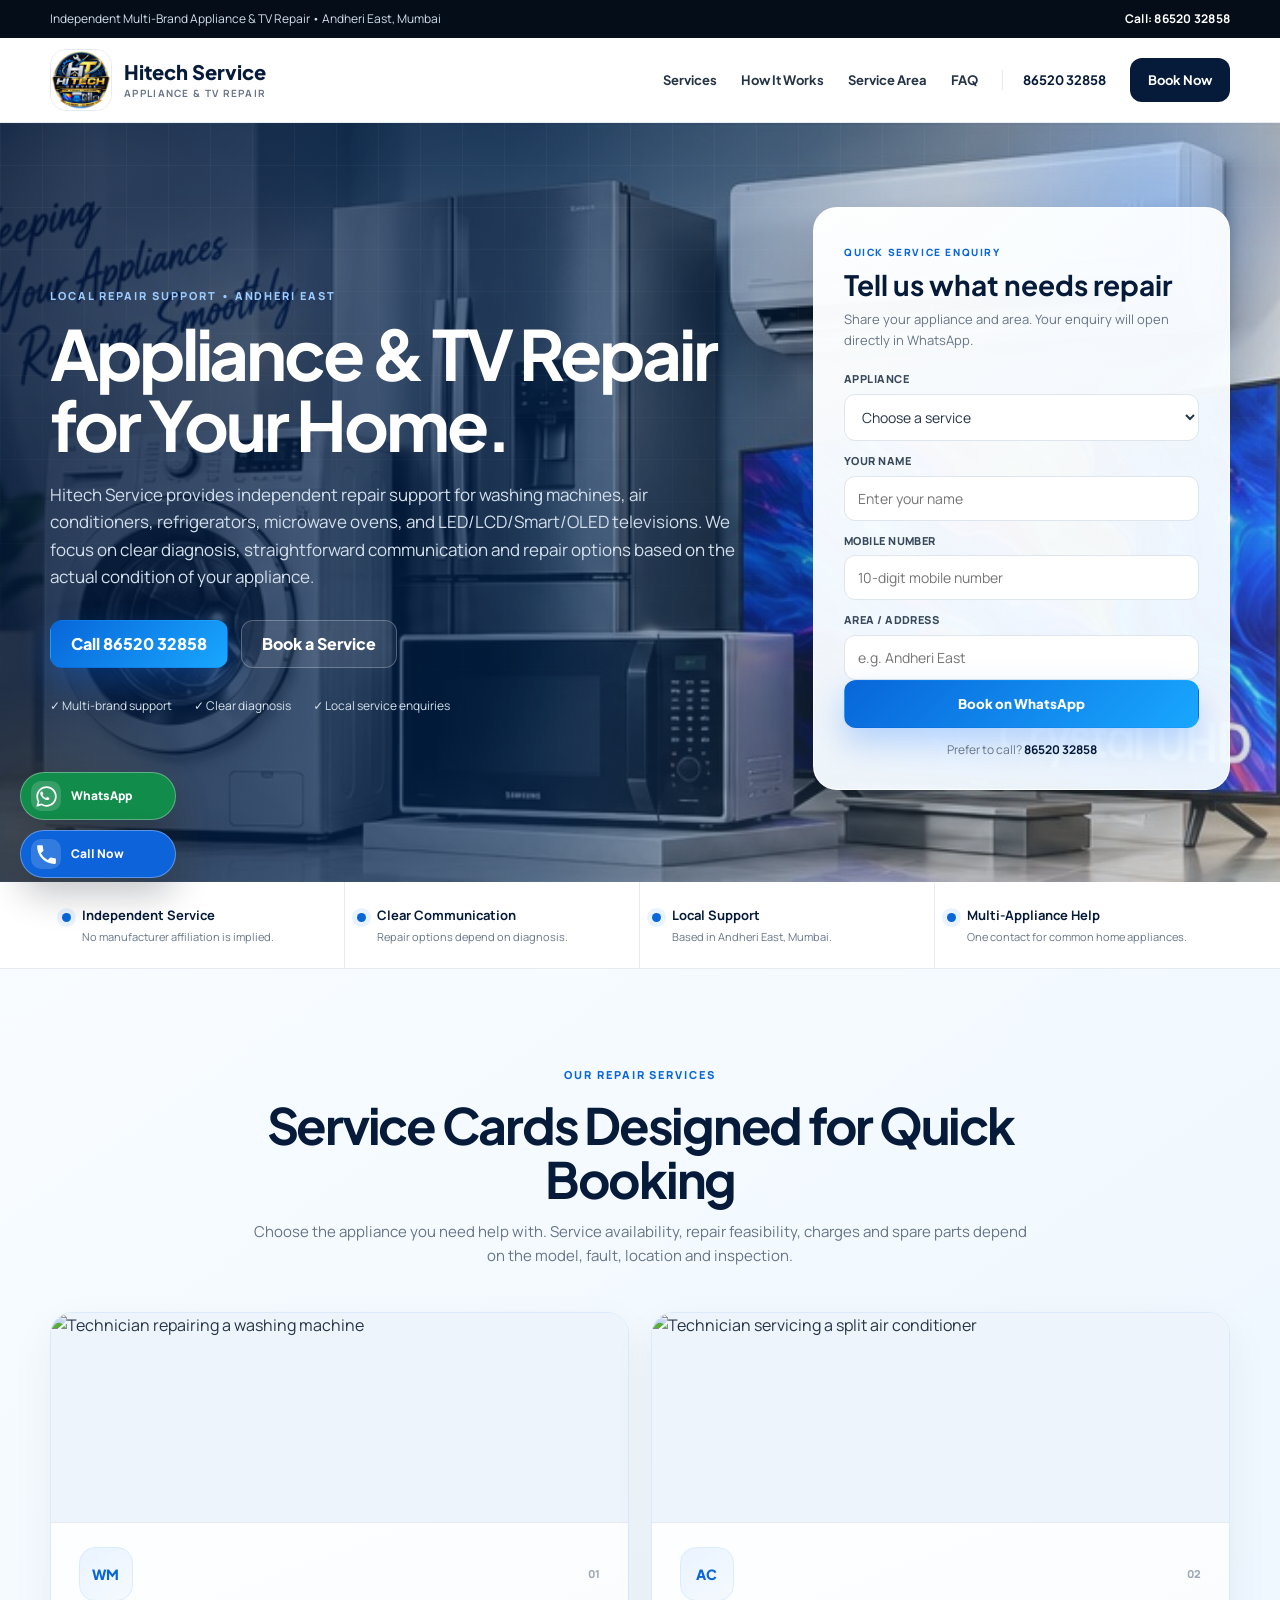
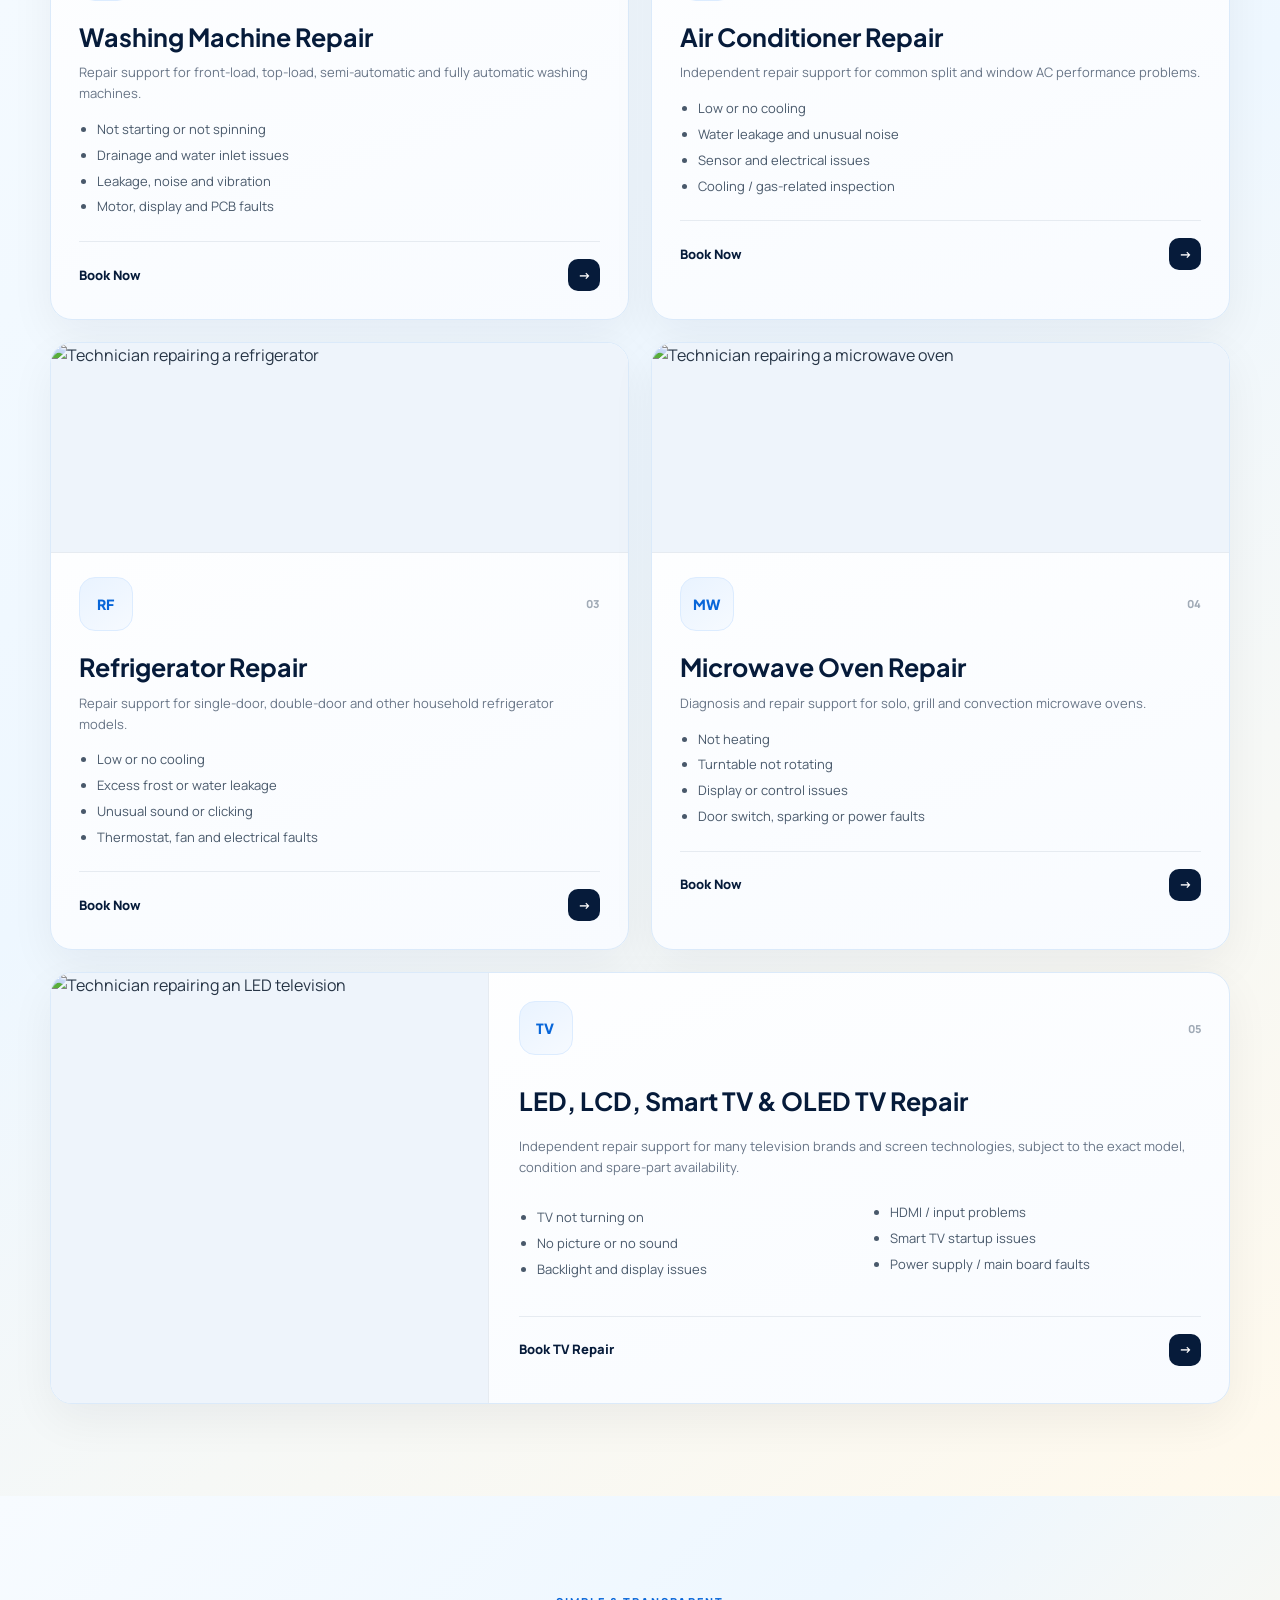
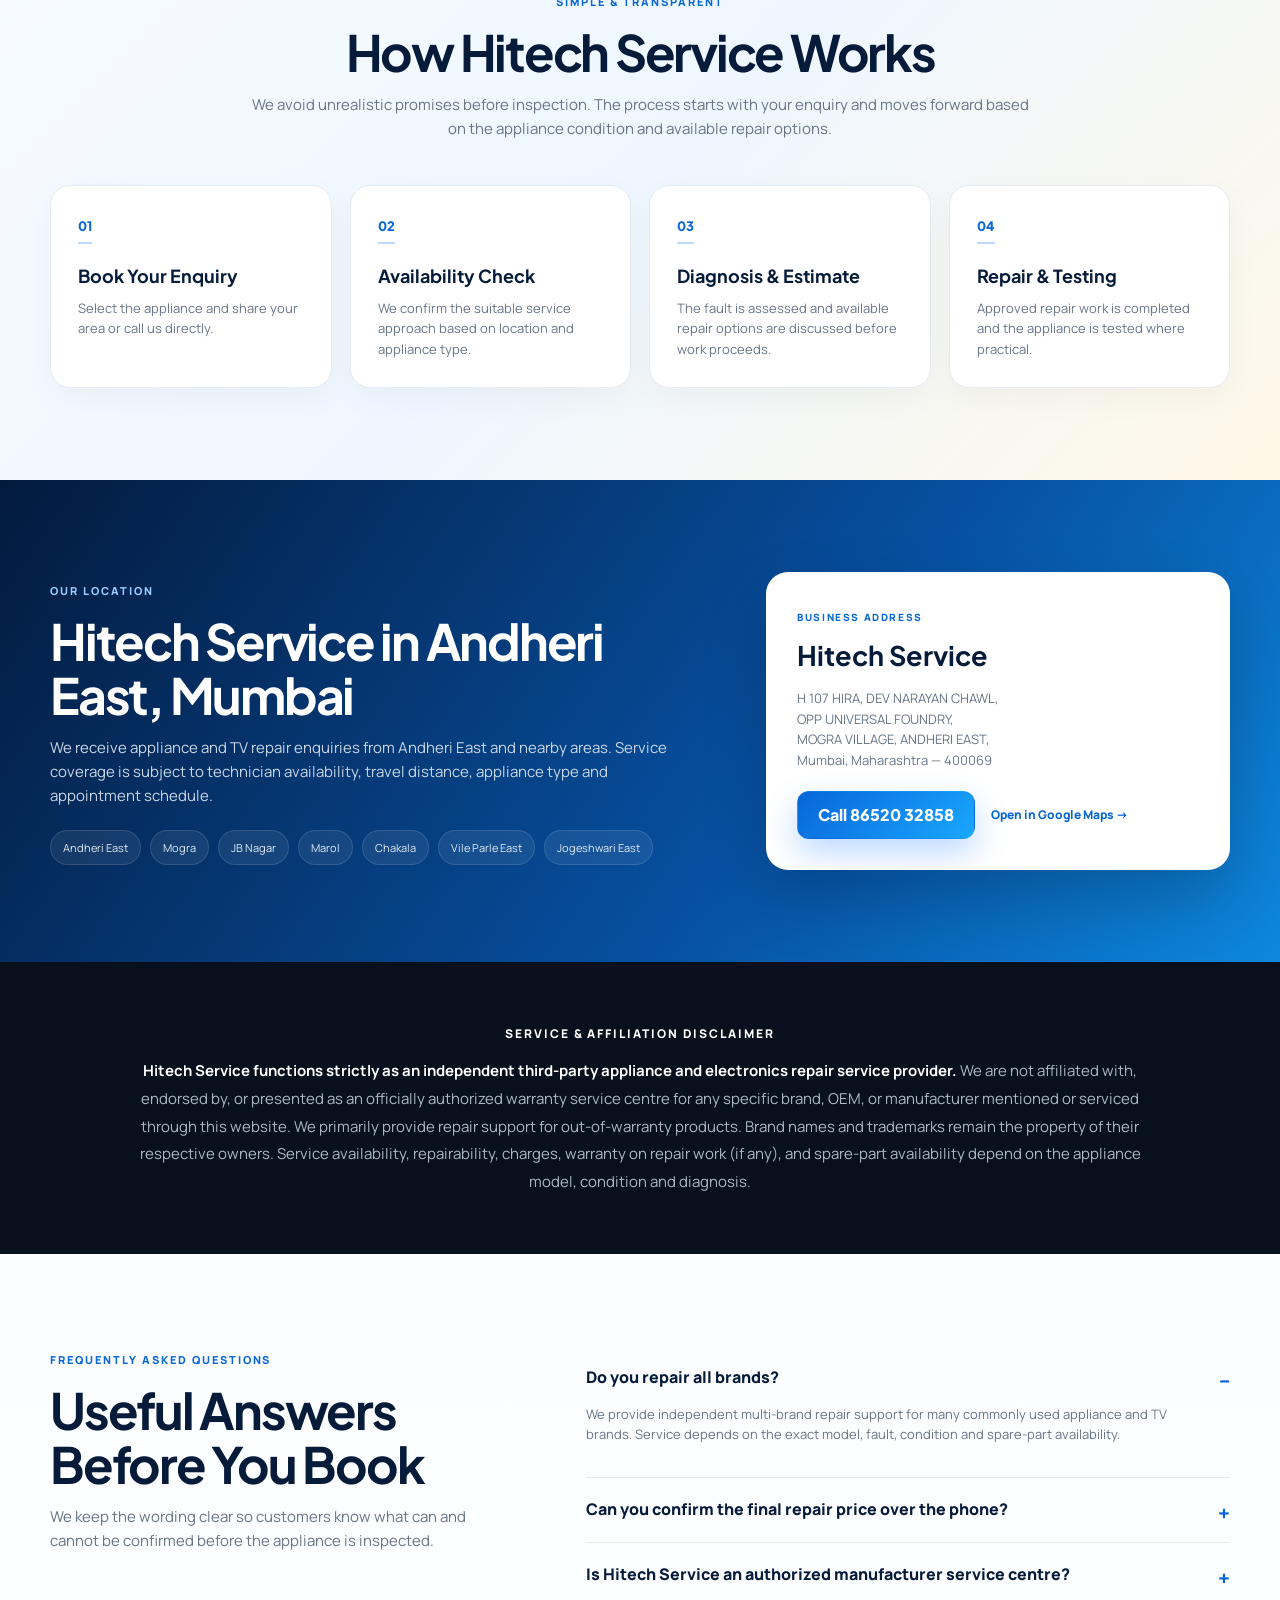
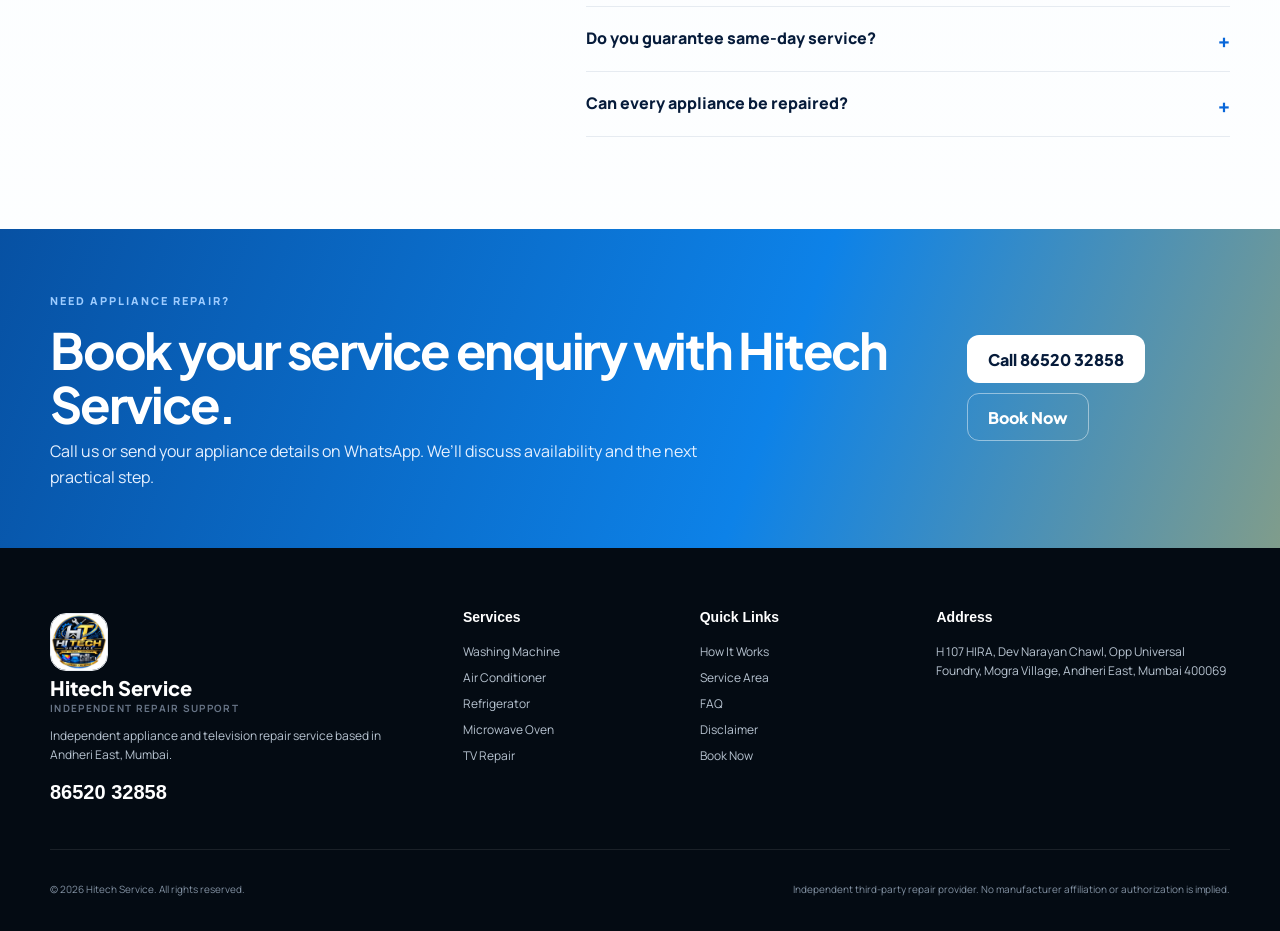
==== index.html @ 236dadfc "Add files via upload" ====
<!DOCTYPE html>
<html lang="en">
<head>
  <meta charset="UTF-8" />
  <meta name="viewport" content="width=device-width, initial-scale=1.0" />
  <meta name="description" content="Hitech Service is an independent multi-brand appliance and TV repair provider in Andheri East, Mumbai. Washing machine, AC, refrigerator, microwave oven, LED, LCD, Smart TV and OLED TV repair support." />
  <meta name="robots" content="index,follow" />
  <meta name="theme-color" content="#071426" />
  <title>Hitech Service | Appliance & TV Repair in Andheri East, Mumbai</title>
  <link rel="preconnect" href="https://fonts.googleapis.com">
  <link rel="preconnect" href="https://fonts.gstatic.com" crossorigin>
  <link href="https://fonts.googleapis.com/css2?family=Manrope:wght@400;500;600;700;800&family=Plus+Jakarta+Sans:wght@600;700;800&display=swap" rel="stylesheet">
  <link rel="stylesheet" href="styles.css" />
</head>
<body>
  <div class="topbar">
    <div class="container topbar-inner">
      <span>Independent Multi-Brand Appliance & TV Repair • Andheri East, Mumbai</span>
      <a href="tel:+918652032858" class="top-phone">Call: 86520 32858</a>
    </div>
  </div>

  <header class="site-header">
    <div class="container nav-wrap">
      <a class="brand" href="#home" aria-label="Hitech Service home">
        <img src="assets/hitech-logo.jpg" alt="Hitech Service logo" class="logo" />
        <span class="brand-copy"><strong>Hitech Service</strong><small>Appliance & TV Repair</small></span>
      </a>
      <button class="menu-btn" aria-label="Toggle menu" aria-expanded="false">☰</button>
      <nav class="nav" aria-label="Main navigation">
        <a href="#services">Services</a>
        <a href="#process">How It Works</a>
        <a href="#areas">Service Area</a>
        <a href="#faq">FAQ</a>
        <a href="tel:+918652032858" class="nav-phone">86520 32858</a>
        <a href="#contact" class="nav-cta">Book Now</a>
      </nav>
    </div>
  </header>

  <main id="home">


    <section class="hero">
      <div class="hero-banner" aria-hidden="true"></div>
      <div class="hero-orb hero-orb-one"></div>
      <div class="hero-orb hero-orb-two"></div>
      <div class="container hero-grid">
        <div class="hero-copy">
          <span class="eyebrow">Local repair support • Andheri East</span>
          <h1>Appliance & TV Repair for Your Home.</h1>
          <p>Hitech Service provides independent repair support for washing machines, air conditioners, refrigerators, microwave ovens, and LED/LCD/Smart/OLED televisions. We focus on clear diagnosis, straightforward communication and repair options based on the actual condition of your appliance.</p>
          <div class="hero-actions">
            <a href="tel:+918652032858" class="btn btn-primary">Call 86520 32858</a>
            <a href="#contact" class="btn btn-secondary">Book a Service</a>
          </div>
          <div class="trust-row">
            <span>✓ Multi-brand support</span>
            <span>✓ Clear diagnosis</span>
            <span>✓ Local service enquiries</span>
          </div>
        </div>

        <aside class="booking-card" id="contact">
          <div class="booking-head">
            <span class="mini-label">Quick Service Enquiry</span>
            <h2>Tell us what needs repair</h2>
            <p>Share your appliance and area. Your enquiry will open directly in WhatsApp.</p>
          </div>
          <form id="enquiryForm">
            <label for="appliance">Appliance</label>
            <select required id="appliance">
              <option value="">Choose a service</option>
              <option>Washing Machine Repair</option>
              <option>Air Conditioner Repair</option>
              <option>Refrigerator Repair</option>
              <option>Microwave Oven Repair</option>
              <option>LED / LCD / Smart / OLED TV Repair</option>
            </select>

            <label for="name">Your Name</label>
            <input id="name" type="text" placeholder="Enter your name" required />

            <label for="mobile">Mobile Number</label>
            <input id="mobile" type="tel" inputmode="numeric" placeholder="10-digit mobile number" pattern="[0-9]{10}" required />

            <label for="area">Area / Address</label>
            <input id="area" type="text" placeholder="e.g. Andheri East" required />

            <button class="btn btn-primary btn-full" type="submit">Book on WhatsApp</button>
            <a class="call-link" href="tel:+918652032858">Prefer to call? <strong>86520 32858</strong></a>
          </form>
        </aside>
      </div>
    </section>

    <section class="assurance-strip">
      <div class="container assurance-grid">
        <div><span class="assurance-dot"></span><strong>Independent Service</strong><small>No manufacturer affiliation is implied.</small></div>
        <div><span class="assurance-dot"></span><strong>Clear Communication</strong><small>Repair options depend on diagnosis.</small></div>
        <div><span class="assurance-dot"></span><strong>Local Support</strong><small>Based in Andheri East, Mumbai.</small></div>
        <div><span class="assurance-dot"></span><strong>Multi-Appliance Help</strong><small>One contact for common home appliances.</small></div>
      </div>
    </section>

    <section class="section services-section" id="services">
      <div class="container">
        <div class="section-head centered">
          <span class="eyebrow dark">Our Repair Services</span>
          <h2>Service Cards Designed for Quick Booking</h2>
          <p>Choose the appliance you need help with. Service availability, repair feasibility, charges and spare parts depend on the model, fault, location and inspection.</p>
        </div>

        <div class="service-grid">
          <article class="service-card">
            <div class="service-image-wrap"><img class="service-image" src="https://www.e3repairservices.in/img/e3-wachin-machine-service-2.png" alt="Technician repairing a washing machine" loading="lazy"></div>
            <div class="service-top"><span class="service-icon">WM</span><span class="service-no">01</span></div>
            <h3>Washing Machine Repair</h3>
            <p>Repair support for front-load, top-load, semi-automatic and fully automatic washing machines.</p>
            <ul><li>Not starting or not spinning</li><li>Drainage and water inlet issues</li><li>Leakage, noise and vibration</li><li>Motor, display and PCB faults</li></ul>
            <a class="book-btn" href="#contact" data-service="Washing Machine Repair">Book Now <span>→</span></a>
          </article>

          <article class="service-card">
            <div class="service-image-wrap"><img class="service-image" src="https://appliancecareservice.in/assets/images/service-ac.png" alt="Technician servicing a split air conditioner" loading="lazy"></div>
            <div class="service-top"><span class="service-icon">AC</span><span class="service-no">02</span></div>
            <h3>Air Conditioner Repair</h3>
            <p>Independent repair support for common split and window AC performance problems.</p>
            <ul><li>Low or no cooling</li><li>Water leakage and unusual noise</li><li>Sensor and electrical issues</li><li>Cooling / gas-related inspection</li></ul>
            <a class="book-btn" href="#contact" data-service="Air Conditioner Repair">Book Now <span>→</span></a>
          </article>

          <article class="service-card">
            <div class="service-image-wrap"><img class="service-image" src="https://cdn.durable.co/getty/110Pv93smwXvEHbsxZuDHMNc0cMkfwKcND9Qd8LBvAjQbsftAkz1RKWMPRXylYrT.jpeg" alt="Technician repairing a refrigerator" loading="lazy"></div>
            <div class="service-top"><span class="service-icon">RF</span><span class="service-no">03</span></div>
            <h3>Refrigerator Repair</h3>
            <p>Repair support for single-door, double-door and other household refrigerator models.</p>
            <ul><li>Low or no cooling</li><li>Excess frost or water leakage</li><li>Unusual sound or clicking</li><li>Thermostat, fan and electrical faults</li></ul>
            <a class="book-btn" href="#contact" data-service="Refrigerator Repair">Book Now <span>→</span></a>
          </article>

          <article class="service-card">
            <div class="service-image-wrap"><img class="service-image" src="https://www.lowl.net/static/images/service-hero-microwave-repair.png" alt="Technician repairing a microwave oven" loading="lazy"></div>
            <div class="service-top"><span class="service-icon">MW</span><span class="service-no">04</span></div>
            <h3>Microwave Oven Repair</h3>
            <p>Diagnosis and repair support for solo, grill and convection microwave ovens.</p>
            <ul><li>Not heating</li><li>Turntable not rotating</li><li>Display or control issues</li><li>Door switch, sparking or power faults</li></ul>
            <a class="book-btn" href="#contact" data-service="Microwave Oven Repair">Book Now <span>→</span></a>
          </article>

          <article class="service-card service-card-wide">
            <div class="service-image-wrap wide-image"><img class="service-image" src="https://www.acserviceclub.com/images/ab6.png" alt="Technician repairing an LED television" loading="lazy"></div>
            <div class="service-top"><span class="service-icon">TV</span><span class="service-no">05</span></div>
            <h3>LED, LCD, Smart TV & OLED TV Repair</h3>
            <p>Independent repair support for many television brands and screen technologies, subject to the exact model, condition and spare-part availability.</p>
            <ul class="two-col"><li>TV not turning on</li><li>No picture or no sound</li><li>Backlight and display issues</li><li>HDMI / input problems</li><li>Smart TV startup issues</li><li>Power supply / main board faults</li></ul>
            <a class="book-btn" href="#contact" data-service="LED / LCD / Smart / OLED TV Repair">Book TV Repair <span>→</span></a>
          </article>
        </div>
      </div>
    </section>

    <section class="section section-soft" id="process">
      <div class="container">
        <div class="section-head centered">
          <span class="eyebrow dark">Simple & Transparent</span>
          <h2>How Hitech Service Works</h2>
          <p>We avoid unrealistic promises before inspection. The process starts with your enquiry and moves forward based on the appliance condition and available repair options.</p>
        </div>
        <div class="process-grid">
          <div class="process-card"><span>01</span><h3>Book Your Enquiry</h3><p>Select the appliance and share your area or call us directly.</p></div>
          <div class="process-card"><span>02</span><h3>Availability Check</h3><p>We confirm the suitable service approach based on location and appliance type.</p></div>
          <div class="process-card"><span>03</span><h3>Diagnosis & Estimate</h3><p>The fault is assessed and available repair options are discussed before work proceeds.</p></div>
          <div class="process-card"><span>04</span><h3>Repair & Testing</h3><p>Approved repair work is completed and the appliance is tested where practical.</p></div>
        </div>
      </div>
    </section>

    <section class="section area-section" id="areas">
      <div class="container area-grid">
        <div>
          <span class="eyebrow">Our Location</span>
          <h2>Hitech Service in Andheri East, Mumbai</h2>
          <p>We receive appliance and TV repair enquiries from Andheri East and nearby areas. Service coverage is subject to technician availability, travel distance, appliance type and appointment schedule.</p>
          <div class="area-tags"><span>Andheri East</span><span>Mogra</span><span>JB Nagar</span><span>Marol</span><span>Chakala</span><span>Vile Parle East</span><span>Jogeshwari East</span></div>
        </div>
        <div class="address-card">
          <span class="mini-label">Business Address</span>
          <h3>Hitech Service</h3>
          <p>H 107 HIRA, DEV NARAYAN CHAWL,<br>OPP UNIVERSAL FOUNDRY,<br>MOGRA VILLAGE, ANDHERI EAST,<br>Mumbai, Maharashtra — 400069</p>
          <div class="address-actions">
            <a href="tel:+918652032858" class="btn btn-primary">Call 86520 32858</a>
            <a target="_blank" rel="noopener" class="map-link" href="https://www.google.com/maps/search/?api=1&query=H%20107%20HIRA%20DEV%20NARAYAN%20CHAWL%20OPP%20UNIVERSAL%20FOUNDRY%20MOGRA%20VILLAGE%20ANDHERI%20EAST%20400069">Open in Google Maps →</a>
          </div>
        </div>
      </div>
    </section>

    <section class="section disclaimer-section" id="disclaimer">
      <div class="container">
        <div class="disclaimer-card">
          <span class="disclaimer-label">Service & Affiliation Disclaimer</span>
          <p><strong>Hitech Service functions strictly as an independent third-party appliance and electronics repair service provider.</strong> We are not affiliated with, endorsed by, or presented as an officially authorized warranty service centre for any specific brand, OEM, or manufacturer mentioned or serviced through this website. We primarily provide repair support for out-of-warranty products. Brand names and trademarks remain the property of their respective owners. Service availability, repairability, charges, warranty on repair work (if any), and spare-part availability depend on the appliance model, condition and diagnosis.</p>
        </div>
      </div>
    </section>

    <section class="section" id="faq">
      <div class="container faq-grid">
        <div>
          <span class="eyebrow dark">Frequently Asked Questions</span>
          <h2>Useful Answers Before You Book</h2>
          <p>We keep the wording clear so customers know what can and cannot be confirmed before the appliance is inspected.</p>
        </div>
        <div class="accordion">
          <details open><summary>Do you repair all brands?</summary><p>We provide independent multi-brand repair support for many commonly used appliance and TV brands. Service depends on the exact model, fault, condition and spare-part availability.</p></details>
          <details><summary>Can you confirm the final repair price over the phone?</summary><p>Some basic jobs may be estimated, but the final repair amount usually depends on diagnosis and the parts required. An estimate should be discussed before repair work proceeds.</p></details>
          <details><summary>Is Hitech Service an authorized manufacturer service centre?</summary><p>No manufacturer authorization is claimed on this website. Hitech Service is an independent third-party repair provider.</p></details>
          <details><summary>Do you guarantee same-day service?</summary><p>No. A same-day visit may be possible in some cases, but it depends on technician availability, location, appliance type and booking time.</p></details>
          <details><summary>Can every appliance be repaired?</summary><p>No. Some appliances may have unavailable parts, severe damage or repair costs that make repair impractical. Available options can be discussed after diagnosis.</p></details>
        </div>
      </div>
    </section>

    <section class="cta-section">
      <div class="container cta-inner">
        <div><span class="eyebrow">Need Appliance Repair?</span><h2>Book your service enquiry with Hitech Service.</h2><p>Call us or send your appliance details on WhatsApp. We’ll discuss availability and the next practical step.</p></div>
        <div class="cta-buttons"><a href="tel:+918652032858" class="btn btn-light">Call 86520 32858</a><a href="#contact" class="btn btn-outline-light">Book Now</a></div>
      </div>
    </section>
  </main>

  <footer>
    <div class="container footer-grid">
      <div class="footer-brand">
        <a class="brand brand-footer" href="#home"><img src="assets/hitech-logo.jpg" alt="Hitech Service logo" class="logo footer-logo" /><span class="brand-copy"><strong>Hitech Service</strong><small>Independent Repair Support</small></span></a>
        <p>Independent appliance and television repair service based in Andheri East, Mumbai.</p>
        <a href="tel:+918652032858" class="footer-phone">86520 32858</a>
      </div>
      <div><h4>Services</h4><a href="#services">Washing Machine</a><a href="#services">Air Conditioner</a><a href="#services">Refrigerator</a><a href="#services">Microwave Oven</a><a href="#services">TV Repair</a></div>
      <div><h4>Quick Links</h4><a href="#process">How It Works</a><a href="#areas">Service Area</a><a href="#faq">FAQ</a><a href="#disclaimer">Disclaimer</a><a href="#contact">Book Now</a></div>
      <div><h4>Address</h4><p>H 107 HIRA, Dev Narayan Chawl, Opp Universal Foundry, Mogra Village, Andheri East, Mumbai 400069</p></div>
    </div>
    <div class="container footer-bottom">
      <p>© <span id="year"></span> Hitech Service. All rights reserved.</p>
      <p>Independent third-party repair provider. No manufacturer affiliation or authorization is implied.</p>
    </div>
  </footer>

  <div class="floating-actions" aria-label="Quick contact options">
    <a class="floating-btn floating-whatsapp" href="https://wa.me/918652032858?text=Hello%20Hitech%20Service%2C%20I%20want%20to%20book%20a%20repair%20service." target="_blank" rel="noopener" aria-label="WhatsApp Hitech Service">
      <span class="floating-icon" aria-hidden="true"><svg viewBox="0 0 32 32" role="img"><path fill="currentColor" d="M19.11 17.46c-.29-.15-1.7-.84-1.96-.94-.26-.1-.45-.15-.64.15-.19.29-.74.94-.91 1.13-.17.19-.34.22-.63.07-.29-.15-1.23-.45-2.34-1.45-.87-.77-1.45-1.72-1.62-2.01-.17-.29-.02-.45.13-.59.13-.13.29-.34.44-.51.15-.17.19-.29.29-.49.1-.19.05-.36-.02-.51-.07-.15-.64-1.55-.88-2.12-.23-.56-.47-.48-.64-.49h-.55c-.19 0-.51.07-.77.36-.26.29-1.01.99-1.01 2.41 0 1.42 1.04 2.8 1.18 2.99.15.19 2.04 3.12 4.95 4.38.69.3 1.23.48 1.65.61.69.22 1.32.19 1.82.12.56-.08 1.7-.7 1.94-1.37.24-.68.24-1.26.17-1.38-.07-.12-.26-.19-.55-.34z"/><path fill="currentColor" d="M16.04 3C8.86 3 3.03 8.82 3.03 16c0 2.29.6 4.54 1.73 6.51L3 29l6.65-1.74A12.96 12.96 0 0 0 16.04 29C23.22 29 29.05 23.18 29.05 16S23.22 3 16.04 3zm0 23.8c-2.04 0-4.04-.55-5.78-1.59l-.41-.24-3.95 1.03 1.05-3.85-.27-.43A10.74 10.74 0 0 1 5.23 16c0-5.96 4.85-10.8 10.81-10.8 5.96 0 10.81 4.84 10.81 10.8 0 5.96-4.85 10.8-10.81 10.8z"/></svg></span><span>WhatsApp</span>
    </a>
    <a class="floating-btn floating-phone" href="tel:+918652032858" aria-label="Call Hitech Service">
      <span class="floating-icon" aria-hidden="true"><svg viewBox="0 0 24 24" role="img"><path fill="currentColor" d="M6.62 10.79a15.46 15.46 0 0 0 6.59 6.59l2.2-2.2a1 1 0 0 1 1.02-.24c1.12.37 2.33.57 3.57.57a1 1 0 0 1 1 1V20a1 1 0 0 1-1 1C10.61 21 3 13.39 3 4a1 1 0 0 1 1-1h3.5a1 1 0 0 1 1 1c0 1.25.2 2.45.57 3.57a1 1 0 0 1-.25 1.02l-2.2 2.2z"/></svg></span><span>Call Now</span>
    </a>
  </div>
  <script src="script.js"></script>
</body>
</html>
---- styles.css ----
:root{--ink:#091321;--navy:#071426;--navy-2:#0b2039;--blue:#1476ff;--blue-2:#39a0ff;--gold:#f5b942;--text:#263445;--muted:#687587;--line:#e6ebf1;--soft:#f5f8fc;--white:#fff;--shadow:0 24px 70px rgba(7,20,38,.10)}
*{box-sizing:border-box}html{scroll-behavior:smooth}body{margin:0;font-family:'DM Sans',sans-serif;color:var(--text);background:#fff;line-height:1.6}h1,h2,h3,h4,.brand-copy strong{font-family:'Outfit',sans-serif}a{text-decoration:none;color:inherit}.container{width:min(1180px,calc(100% - 40px));margin:0 auto}.topbar{background:#050d18;color:#d4dfeb;font-size:12px}.topbar-inner{min-height:38px;display:flex;align-items:center;justify-content:space-between;gap:20px}.top-phone{color:#fff;font-weight:700;letter-spacing:.02em}.site-header{position:sticky;top:0;z-index:50;background:rgba(255,255,255,.96);backdrop-filter:blur(14px);border-bottom:1px solid rgba(224,230,238,.8)}.nav-wrap{min-height:84px;display:flex;align-items:center;justify-content:space-between;gap:28px}.brand{display:flex;align-items:center;gap:12px;min-width:210px}.logo{width:62px;height:62px;border-radius:16px;object-fit:cover;border:1px solid #e7ebf0;background:#fff}.brand-copy{display:flex;flex-direction:column;line-height:1.12}.brand-copy strong{font-size:20px;color:var(--navy);font-weight:800}.brand-copy small{font-size:10px;text-transform:uppercase;letter-spacing:.13em;color:var(--muted);font-weight:700;margin-top:4px}.nav{display:flex;align-items:center;gap:24px;font-size:13px;font-weight:700}.nav>a:not(.nav-cta):hover{color:var(--blue)}.nav-phone{color:var(--navy);padding-left:20px;border-left:1px solid var(--line)}.nav-cta{background:var(--navy);color:#fff;padding:12px 18px;border-radius:12px}.menu-btn{display:none;background:none;border:0;font-size:26px;color:var(--navy)}
.hero{position:relative;overflow:hidden;background:linear-gradient(135deg,#06111f 0%,#0b2340 58%,#0d2e55 100%);color:#fff}.hero:before{content:"";position:absolute;inset:0;background-image:linear-gradient(rgba(255,255,255,.035) 1px,transparent 1px),linear-gradient(90deg,rgba(255,255,255,.035) 1px,transparent 1px);background-size:42px 42px;mask-image:linear-gradient(to bottom,black,transparent 92%)}.hero-orb{position:absolute;border-radius:50%;filter:blur(3px);pointer-events:none}.hero-orb-one{width:420px;height:420px;background:radial-gradient(circle,rgba(20,118,255,.34),rgba(20,118,255,0) 68%);right:-90px;top:-100px}.hero-orb-two{width:350px;height:350px;background:radial-gradient(circle,rgba(245,185,66,.15),rgba(245,185,66,0) 68%);left:-130px;bottom:-140px}.hero-grid{position:relative;z-index:2;display:grid;grid-template-columns:1.2fr .72fr;gap:68px;align-items:center;padding:84px 0 92px}.eyebrow{display:inline-block;font-size:11px;text-transform:uppercase;letter-spacing:.18em;font-weight:800;color:#9dccff;margin-bottom:14px}.eyebrow.dark{color:var(--blue)}.hero h1{font-size:clamp(45px,5.4vw,72px);line-height:1.02;letter-spacing:-.045em;margin:0 0 22px;max-width:760px}.hero-copy>p{font-size:17px;color:#d2deeb;max-width:700px;margin:0 0 30px}.hero-actions{display:flex;gap:13px;flex-wrap:wrap}.btn{display:inline-flex;align-items:center;justify-content:center;min-height:48px;padding:0 20px;border-radius:12px;font-weight:800;border:1px solid transparent;transition:.22s ease;cursor:pointer;font-family:inherit}.btn:hover{transform:translateY(-2px)}.btn-primary{background:linear-gradient(135deg,var(--blue),var(--blue-2));color:#fff;box-shadow:0 14px 32px rgba(20,118,255,.28)}.btn-secondary{background:rgba(255,255,255,.08);border-color:rgba(255,255,255,.25);color:#fff}.btn-full{width:100%}.trust-row{display:flex;flex-wrap:wrap;gap:14px 22px;margin-top:28px;color:#d5e1ed;font-size:12px}.booking-card{background:#fff;color:var(--text);border-radius:24px;padding:30px;box-shadow:0 30px 80px rgba(0,0,0,.25);border:1px solid rgba(255,255,255,.2)}.booking-head h2{font-size:28px;line-height:1.15;color:var(--navy);margin:5px 0 8px}.booking-head p{font-size:13px;color:var(--muted);margin:0 0 20px}.mini-label{font-size:10px;text-transform:uppercase;letter-spacing:.16em;color:var(--blue);font-weight:800}.booking-card label{display:block;font-size:11px;font-weight:800;color:#39495b;margin:11px 0 6px;text-transform:uppercase;letter-spacing:.04em}.booking-card input,.booking-card select{width:100%;border:1px solid #dfe5ec;border-radius:11px;padding:12px 13px;font-family:inherit;font-size:14px;color:var(--text);outline:none;background:#fff}.booking-card input:focus,.booking-card select:focus{border-color:var(--blue);box-shadow:0 0 0 3px rgba(20,118,255,.09)}.call-link{display:block;text-align:center;font-size:12px;color:var(--muted);margin-top:12px}.call-link strong{color:var(--navy)}
.assurance-strip{background:#fff;border-bottom:1px solid var(--line)}.assurance-grid{display:grid;grid-template-columns:repeat(4,1fr)}.assurance-grid>div{position:relative;padding:23px 18px 23px 32px;border-right:1px solid var(--line)}.assurance-grid>div:last-child{border-right:0}.assurance-dot{position:absolute;width:9px;height:9px;border-radius:50%;background:var(--blue);left:12px;top:31px;box-shadow:0 0 0 5px rgba(20,118,255,.09)}.assurance-grid strong{display:block;color:var(--navy);font-size:13px}.assurance-grid small{display:block;color:var(--muted);font-size:11px;margin-top:2px}.section{padding:92px 0}.section-soft{background:var(--soft)}.section-head{max-width:780px;margin-bottom:42px}.section-head.centered{text-align:center;margin:0 auto 44px}.section-head h2,.area-grid h2,.faq-grid h2,.cta-inner h2{font-size:clamp(34px,4.2vw,50px);line-height:1.08;letter-spacing:-.035em;color:var(--navy);margin:0 0 14px}.section-head p,.area-grid p,.faq-grid>div>p{font-size:15px;color:var(--muted);margin:0}.services-section{background:linear-gradient(#fff,#fbfdff)}.service-grid{display:grid;grid-template-columns:repeat(2,1fr);gap:22px}.service-card{position:relative;background:#fff;border:1px solid var(--line);border-radius:22px;padding:28px;box-shadow:0 16px 46px rgba(7,20,38,.055);overflow:hidden;transition:.24s ease}.service-card:before{content:"";position:absolute;left:0;top:0;width:4px;height:100%;background:linear-gradient(var(--blue),var(--blue-2));opacity:0;transition:.24s}.service-card:hover{transform:translateY(-5px);box-shadow:0 26px 60px rgba(7,20,38,.10);border-color:#d7e4f5}.service-card:hover:before{opacity:1}.service-top{display:flex;align-items:center;justify-content:space-between;margin-bottom:22px}.service-icon{width:54px;height:54px;border-radius:16px;display:grid;place-items:center;background:linear-gradient(145deg,#e9f3ff,#f6faff);border:1px solid #dcecff;color:var(--blue);font-family:'Outfit',sans-serif;font-weight:800;font-size:14px;letter-spacing:.05em}.service-no{font-size:11px;color:#a0aab6;font-weight:800}.service-card h3{font-size:25px;color:var(--navy);line-height:1.18;margin:0 0 10px}.service-card>p{font-size:13px;color:var(--muted);margin:0 0 15px}.service-card ul{margin:0 0 24px;padding-left:18px;color:#49596b;font-size:13px}.service-card li{margin:5px 0}.book-btn{display:flex;align-items:center;justify-content:space-between;border-top:1px solid var(--line);padding-top:17px;color:var(--navy);font-size:13px;font-weight:800}.book-btn span{width:32px;height:32px;border-radius:10px;display:grid;place-items:center;background:var(--navy);color:#fff;transition:.2s}.book-btn:hover{color:var(--blue)}.book-btn:hover span{background:var(--blue);transform:translateX(3px)}.service-card-wide{grid-column:1/-1}.two-col{columns:2;column-gap:42px}.process-grid{display:grid;grid-template-columns:repeat(4,1fr);gap:18px}.process-card{background:#fff;border:1px solid var(--line);border-radius:20px;padding:27px;box-shadow:0 10px 32px rgba(7,20,38,.04)}.process-card>span{display:inline-flex;color:var(--blue);font-family:'Outfit',sans-serif;font-weight:800;font-size:13px;border-bottom:2px solid #bcd9ff;padding-bottom:5px}.process-card h3{font-size:18px;color:var(--navy);margin:18px 0 7px}.process-card p{font-size:13px;color:var(--muted);margin:0}.area-section{background:linear-gradient(135deg,#071426,#0d2c50);color:#fff}.area-grid{display:grid;grid-template-columns:1fr .72fr;gap:72px;align-items:center}.area-grid h2{color:#fff}.area-grid p{color:#c9d7e6}.area-tags{display:flex;flex-wrap:wrap;gap:9px;margin-top:22px}.area-tags span{padding:8px 12px;border-radius:999px;font-size:11px;background:rgba(255,255,255,.07);border:1px solid rgba(255,255,255,.12);color:#e1ebf5}.address-card{background:#fff;color:var(--text);border-radius:22px;padding:31px;box-shadow:0 28px 64px rgba(0,0,0,.20)}.address-card h3{font-size:27px;color:var(--navy);margin:5px 0 11px}.address-card p{font-size:13px;color:var(--muted);margin:0 0 20px}.address-actions{display:flex;align-items:center;gap:16px;flex-wrap:wrap}.map-link{font-size:12px;font-weight:800;color:var(--blue)}.disclaimer-section{background:#07101c;padding:58px 0}.disclaimer-card{max-width:1040px;margin:auto;text-align:center;color:#aeb8c5}.disclaimer-label{display:inline-block;color:#fff;font-size:12px;font-weight:800;text-transform:uppercase;letter-spacing:.16em;margin-bottom:14px}.disclaimer-card p{font-size:15px;line-height:1.85;margin:0}.disclaimer-card strong{color:#fff}.faq-grid{display:grid;grid-template-columns:.72fr 1fr;gap:72px}.accordion details{border-bottom:1px solid var(--line);padding:19px 0}.accordion summary{cursor:pointer;font-weight:800;color:var(--navy);list-style:none}.accordion summary::-webkit-details-marker{display:none}.accordion summary:after{content:'+';float:right;color:var(--blue);font-size:21px}.accordion details[open] summary:after{content:'−'}.accordion details p{font-size:13px;color:var(--muted);padding-right:30px}.cta-section{padding:58px 0;background:linear-gradient(135deg,#1476ff,#0b5ed1);color:#fff}.cta-inner{display:flex;justify-content:space-between;align-items:center;gap:45px}.cta-inner h2{color:#fff;margin-bottom:8px}.cta-inner p{margin:0;color:#e7f1ff;max-width:700px}.cta-buttons{display:flex;gap:10px;flex-wrap:wrap}.btn-light{background:#fff;color:var(--navy)}.btn-outline-light{border-color:rgba(255,255,255,.46);color:#fff;background:transparent}footer{background:#040b13;color:#b8c4d1;padding:58px 0 24px}.footer-grid{display:grid;grid-template-columns:1.25fr .65fr .65fr 1fr;gap:46px}.brand-footer .brand-copy strong{color:#fff}.footer-logo{width:58px;height:58px}.footer-grid h4{font-size:14px;color:#fff;margin:0 0 13px}.footer-grid a{display:block;font-size:12px;color:#b8c4d1;margin:7px 0}.footer-grid p{font-size:12px}.footer-phone{font-family:'Outfit',sans-serif!important;font-size:20px!important;color:#fff!important;font-weight:800}.footer-bottom{display:flex;justify-content:space-between;gap:30px;border-top:1px solid rgba(255,255,255,.09);margin-top:34px;padding-top:21px;font-size:10px;color:#8392a3}.floating-call{position:fixed;right:20px;bottom:20px;z-index:40;background:var(--gold);color:#111827;font-weight:900;font-size:12px;padding:13px 17px;border-radius:999px;box-shadow:0 14px 34px rgba(0,0,0,.22);display:none}
@media(max-width:1000px){.nav{display:none;position:absolute;top:78px;left:20px;right:20px;flex-direction:column;align-items:stretch;background:#fff;padding:18px;border:1px solid var(--line);border-radius:16px;box-shadow:var(--shadow)}.nav.open{display:flex}.nav-phone{border-left:0;padding-left:0}.menu-btn{display:block}.hero-grid,.area-grid,.faq-grid{grid-template-columns:1fr}.hero-grid{gap:34px}.assurance-grid{grid-template-columns:repeat(2,1fr)}.process-grid{grid-template-columns:repeat(2,1fr)}.footer-grid{grid-template-columns:repeat(2,1fr)}.cta-inner{align-items:flex-start;flex-direction:column}.floating-call{display:block}}
@media(max-width:650px){.container{width:min(100% - 28px,1180px)}.topbar-inner{justify-content:center;text-align:center}.topbar-inner>span{display:none}.nav-wrap{min-height:74px}.logo{width:52px;height:52px;border-radius:14px}.brand-copy strong{font-size:17px}.brand-copy small{font-size:9px}.hero-grid{padding:62px 0 66px}.hero h1{font-size:42px}.hero-copy>p{font-size:15px}.booking-card{padding:23px}.assurance-grid,.service-grid,.process-grid,.footer-grid{grid-template-columns:1fr}.assurance-grid>div{border-right:0;border-bottom:1px solid var(--line)}.service-card-wide{grid-column:auto}.two-col{columns:1}.section{padding:66px 0}.area-grid,.faq-grid{gap:40px}.cta-buttons{width:100%}.cta-buttons .btn{flex:1}.footer-bottom{flex-direction:column}.floating-call{left:14px;right:14px;text-align:center;border-radius:12px}.service-card{padding:24px}}

/* 2026 visual refresh: modern typography, real service imagery & quick-contact buttons */
body{font-family:'Manrope',system-ui,-apple-system,BlinkMacSystemFont,'Segoe UI',sans-serif}
h1,h2,h3,.brand-copy strong,.btn,.nav a,.footer-phone,.service-icon,.process-card>span{font-family:'Plus Jakarta Sans','Manrope',sans-serif}
.hero h1,.section-head h2,.area-grid h2,.faq-grid h2,.cta-inner h2{letter-spacing:-.045em}
.service-card{padding:0 28px 28px}
.service-image-wrap{height:210px;margin:0 -28px 24px;overflow:hidden;background:#eef4fb;border-bottom:1px solid var(--line)}
.service-image-wrap.wide-image{height:285px}
.service-image{width:100%;height:100%;object-fit:cover;display:block;transition:transform .45s ease}
.service-card:hover .service-image{transform:scale(1.035)}
.service-card .service-top{margin-top:0}
.service-card-wide{display:grid;grid-template-columns:minmax(280px,.75fr) 1.25fr;column-gap:30px;align-items:start}
.service-card-wide .service-image-wrap{grid-row:1/6;grid-column:1;margin:0 0 -28px -28px;height:100%;min-height:430px;border-bottom:0;border-right:1px solid var(--line)}
.service-card-wide .service-top,.service-card-wide h3,.service-card-wide>p,.service-card-wide ul,.service-card-wide .book-btn{grid-column:2}
.service-card-wide .service-top{margin-top:28px}
.floating-actions{position:fixed;right:18px;bottom:18px;z-index:60;display:flex;flex-direction:column;gap:10px}
.floating-btn{min-width:148px;height:48px;padding:0 16px 0 10px;border-radius:14px;display:flex;align-items:center;gap:10px;font-size:12px;font-weight:800;box-shadow:0 16px 36px rgba(3,12,24,.24);transition:transform .2s ease,box-shadow .2s ease;color:#fff}
.floating-btn:hover{transform:translateY(-2px);box-shadow:0 20px 42px rgba(3,12,24,.3)}
.floating-whatsapp{background:#128c4a}.floating-phone{background:#0d63d9}
.floating-icon{width:30px;height:30px;border-radius:10px;display:grid;place-items:center;background:rgba(255,255,255,.16);font-size:14px;font-weight:900}
@media(max-width:760px){.service-card-wide{display:block}.service-card-wide .service-image-wrap{margin:0 -28px 24px;height:220px;min-height:0;border-right:0;border-bottom:1px solid var(--line)}.service-card-wide .service-top{margin-top:0}.floating-actions{left:12px;right:12px;bottom:12px;flex-direction:row}.floating-btn{min-width:0;flex:1;justify-content:center;border-radius:12px;height:50px;padding:0 10px}.floating-btn span:last-child{font-size:11px}body{padding-bottom:66px}}

/* Gradient + banner refresh */
:root{--blue:#0866d9;--blue-2:#19a7ff;--gold:#f6bd35;--navy:#061b3a;--soft:#f4f9ff}
body{background:linear-gradient(180deg,#ffffff 0%,#f6fbff 48%,#ffffff 100%)}
.hero{background:linear-gradient(120deg,#031a3d 0%,#063f85 48%,#e8f5ff 100%);min-height:620px}
.hero-banner{position:absolute;inset:0;background-image:linear-gradient(90deg,rgba(2,20,50,.82) 0%,rgba(3,36,77,.55) 42%,rgba(4,48,96,.10) 70%,rgba(255,255,255,.02) 100%),url('assets/hero-banner.jpg');background-size:cover;background-position:center;opacity:.82}
.hero:before{z-index:1}.hero-grid{z-index:3}.booking-card{background:linear-gradient(145deg,rgba(255,255,255,.98),rgba(239,248,255,.97));border:1px solid rgba(255,255,255,.8)}
.services-section{background:linear-gradient(145deg,#f8fcff 0%,#eef7ff 52%,#fff9ec 100%)}
.service-card{background:linear-gradient(160deg,#ffffff 0%,#f8fbff 100%);border-color:#dbeafa}
.service-card:before{background:linear-gradient(180deg,#0a74e8,#f6bd35)}
.section-soft{background:linear-gradient(135deg,#f7fbff 0%,#eef7ff 50%,#fff8e8 100%)}
.area-section{background:linear-gradient(125deg,#031a3d 0%,#0751a3 62%,#0d87dd 100%)}
.cta-section{background:linear-gradient(110deg,#0751a3,#0d82e8 60%,#f2b72f 140%)}
.floating-actions{right:20px;left:auto;bottom:22px;align-items:flex-end}
.floating-btn{border-radius:999px;min-width:156px;border:1px solid rgba(255,255,255,.32)}
@media(max-width:760px){.hero{min-height:auto}.hero-banner{background-position:62% center;opacity:.48}.floating-actions{right:12px;left:auto;bottom:12px;flex-direction:column;align-items:flex-end}.floating-btn{width:54px;min-width:54px;height:54px;border-radius:50%;padding:0;justify-content:center}.floating-btn .floating-icon{background:transparent;font-size:19px}.floating-btn span:last-child{display:none}body{padding-bottom:0}}


/* Appliance image banner */
.appliance-banner-section{padding:22px 0 0;background:linear-gradient(135deg,#f7fbff 0%,#eef6ff 45%,#fff7e3 100%)}
.appliance-banner-frame{position:relative;overflow:hidden;border-radius:26px;min-height:430px;box-shadow:0 24px 70px rgba(7,34,66,.18);border:1px solid rgba(17,99,194,.14);background:#e9f2fa}
.appliance-banner-img{width:100%;height:100%;min-height:430px;object-fit:cover;display:block;transform:scale(1.01)}
.appliance-banner-overlay{position:absolute;inset:0;background:linear-gradient(90deg,rgba(2,19,46,.68) 0%,rgba(3,33,72,.22) 44%,rgba(255,255,255,0) 72%)}
.appliance-banner-cta{position:absolute;left:42px;bottom:36px;z-index:2;max-width:470px;color:#fff;text-shadow:0 2px 12px rgba(0,0,0,.28)}
.appliance-banner-cta>span{display:block;font-size:12px;font-weight:800;letter-spacing:.12em;text-transform:uppercase;color:#ffd86b;margin-bottom:9px}
.appliance-banner-cta>strong{display:block;font-family:'Plus Jakarta Sans','Manrope',sans-serif;font-size:clamp(26px,3vw,42px);line-height:1.08;letter-spacing:-.035em}
.appliance-banner-actions{display:flex;gap:10px;flex-wrap:wrap;margin-top:18px}
.appliance-banner-actions a{display:inline-flex;align-items:center;justify-content:center;min-height:44px;padding:0 17px;border-radius:999px;font-size:13px;font-weight:800;background:linear-gradient(135deg,#f6bf35,#ffd867);color:#071426;box-shadow:0 10px 26px rgba(245,185,66,.28)}
.appliance-banner-actions a:last-child{background:rgba(255,255,255,.14);color:#fff;border:1px solid rgba(255,255,255,.36);backdrop-filter:blur(8px)}
@media(max-width:760px){.appliance-banner-section{padding-top:12px}.appliance-banner-frame{min-height:310px;border-radius:18px}.appliance-banner-img{min-height:310px;object-position:58% center}.appliance-banner-overlay{background:linear-gradient(0deg,rgba(2,19,46,.76) 0%,rgba(2,19,46,.08) 72%)}.appliance-banner-cta{left:20px;right:20px;bottom:20px;max-width:none}.appliance-banner-cta>span{font-size:10px}.appliance-banner-cta>strong{font-size:26px}.appliance-banner-actions a{min-height:40px;padding:0 14px}}

/* Mobile banner fix: show the full appliance banner without cropping */
@media (max-width:760px){
  .hero{min-height:0;overflow:hidden;background:linear-gradient(180deg,#031a3d 0%,#063f85 100%)}
  .hero-banner{
    position:relative;
    inset:auto;
    width:100%;
    aspect-ratio:710 / 399;
    min-height:0;
    background-image:url('assets/hero-banner.jpg');
    background-size:contain;
    background-repeat:no-repeat;
    background-position:center;
    opacity:1;
    z-index:2;
  }
  .hero-grid{padding:38px 0 54px;gap:28px}
  .hero:before{top:calc(100vw * .562);bottom:0}
  .hero-orb{display:none}
}
@media (max-width:430px){
  .hero h1{font-size:36px;line-height:1.06}
  .hero-copy>p{font-size:14px}
  .hero-grid{padding-top:30px}
}

/* Mobile hero banner fix: show the complete appliance banner without cropping */
@media (max-width:760px){
  .hero{min-height:auto;background:linear-gradient(180deg,#061b3a 0%,#073f82 52%,#061b3a 100%)}
  .hero-banner{
    inset:0 0 auto 0;
    width:100%;
    height:auto;
    aspect-ratio:710 / 395;
    background-image:url('assets/hero-banner.jpg');
    background-size:100% 100%;
    background-repeat:no-repeat;
    background-position:center top;
    opacity:1;
  }
  .hero-grid{
    padding-top:calc((100vw * 395 / 710) + 28px);
    padding-bottom:54px;
    gap:28px;
  }
  .hero:before{top:calc(100vw * 395 / 710);background:linear-gradient(180deg,rgba(3,25,57,.05),rgba(3,25,57,.55));}
  .hero-orb{display:none}
}
@media (max-width:430px){
  .hero h1{font-size:36px;line-height:1.05}
  .hero-grid{padding-top:calc((100vw * 395 / 710) + 22px)}
}

/* Mobile spacing correction: banner is absolutely positioned, so it does not create
   a second banner-height gap before the hero copy. */
@media (max-width:760px){
  .hero-banner{
    position:absolute;
    top:0;
    right:0;
    bottom:auto;
    left:0;
  }
  .hero-grid{
    margin-top:0;
  }
}

/* Proper floating contact icons + left-side placement */
.floating-actions{left:20px!important;right:auto!important;bottom:22px!important;align-items:flex-start!important}
.floating-icon svg{width:25px;height:25px;display:block}
.floating-whatsapp .floating-icon{color:#fff}
.floating-phone .floating-icon{color:#fff}
@media(max-width:760px){
  .floating-actions{left:12px!important;right:auto!important;bottom:12px!important;flex-direction:column!important;align-items:flex-start!important}
  .floating-btn{width:56px!important;min-width:56px!important;height:56px!important}
  .floating-icon{width:34px!important;height:34px!important;display:grid!important;place-items:center!important}
  .floating-icon svg{width:27px;height:27px}
}
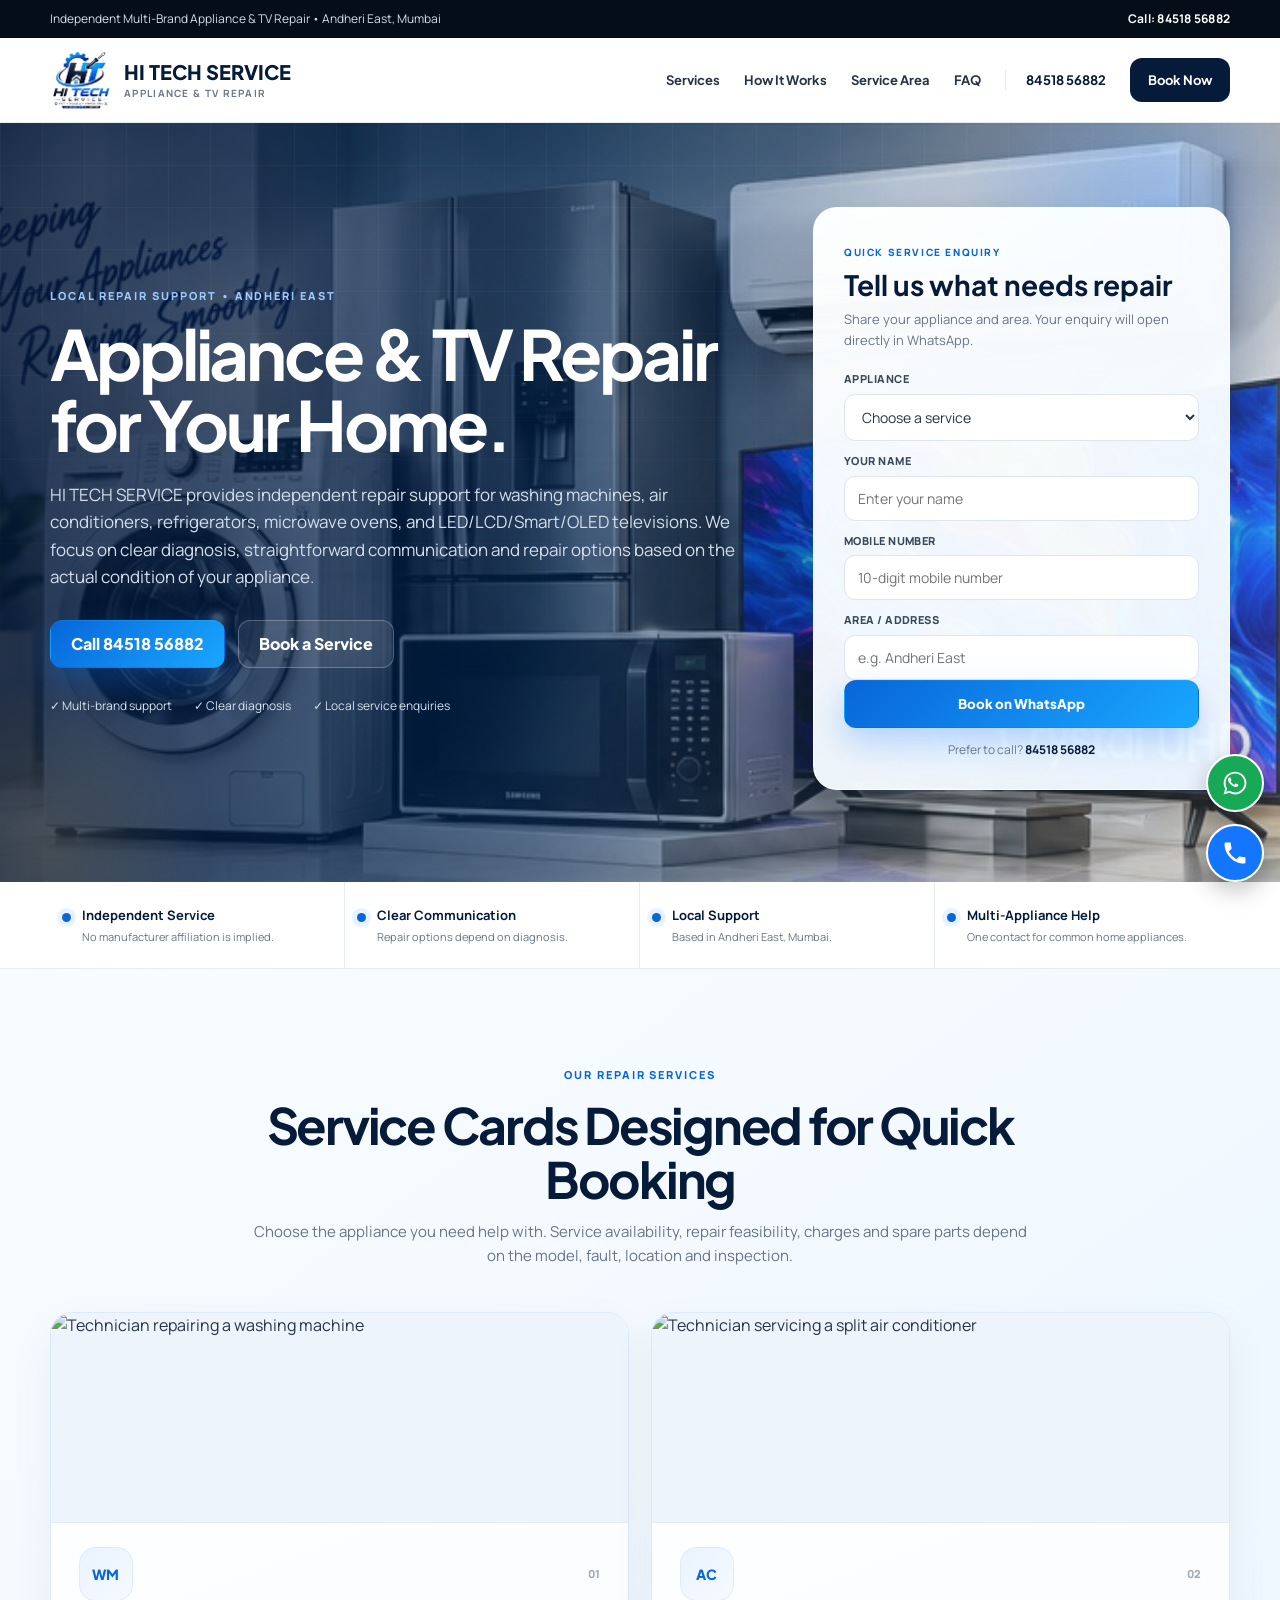
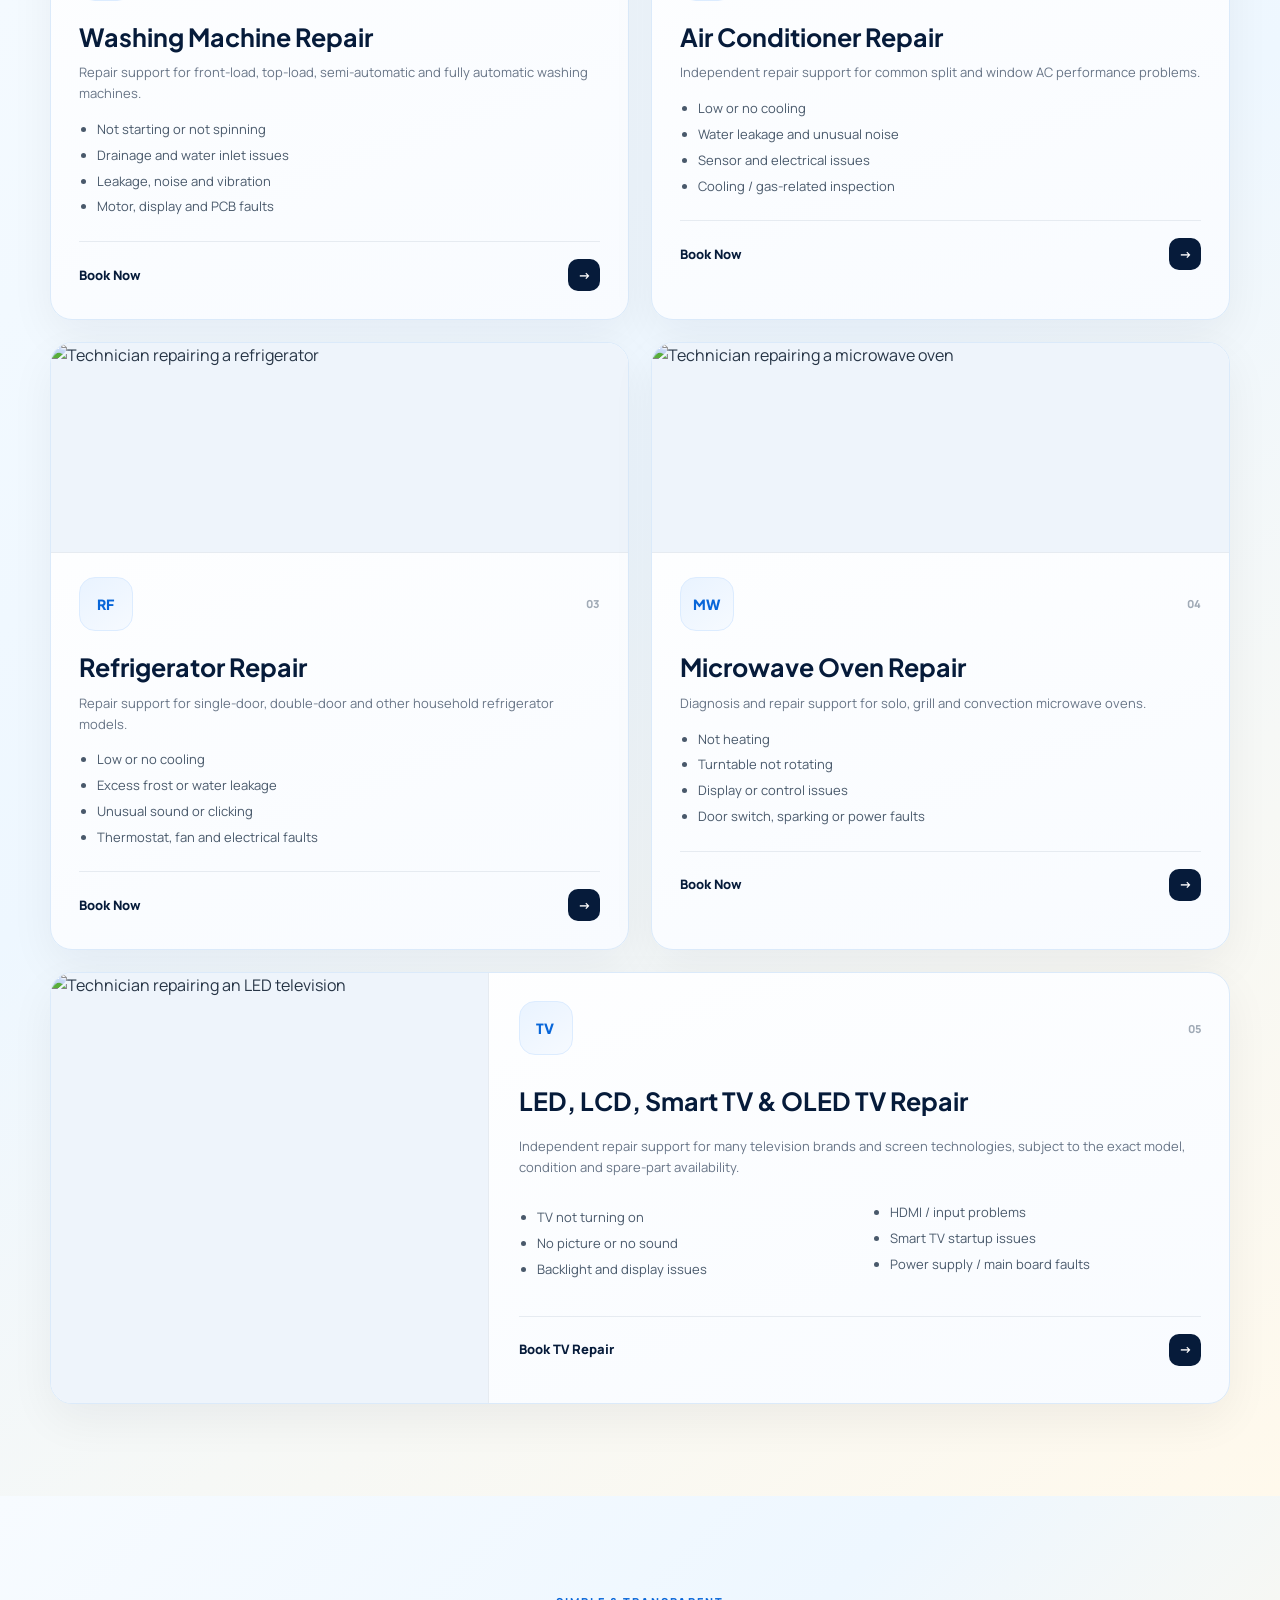
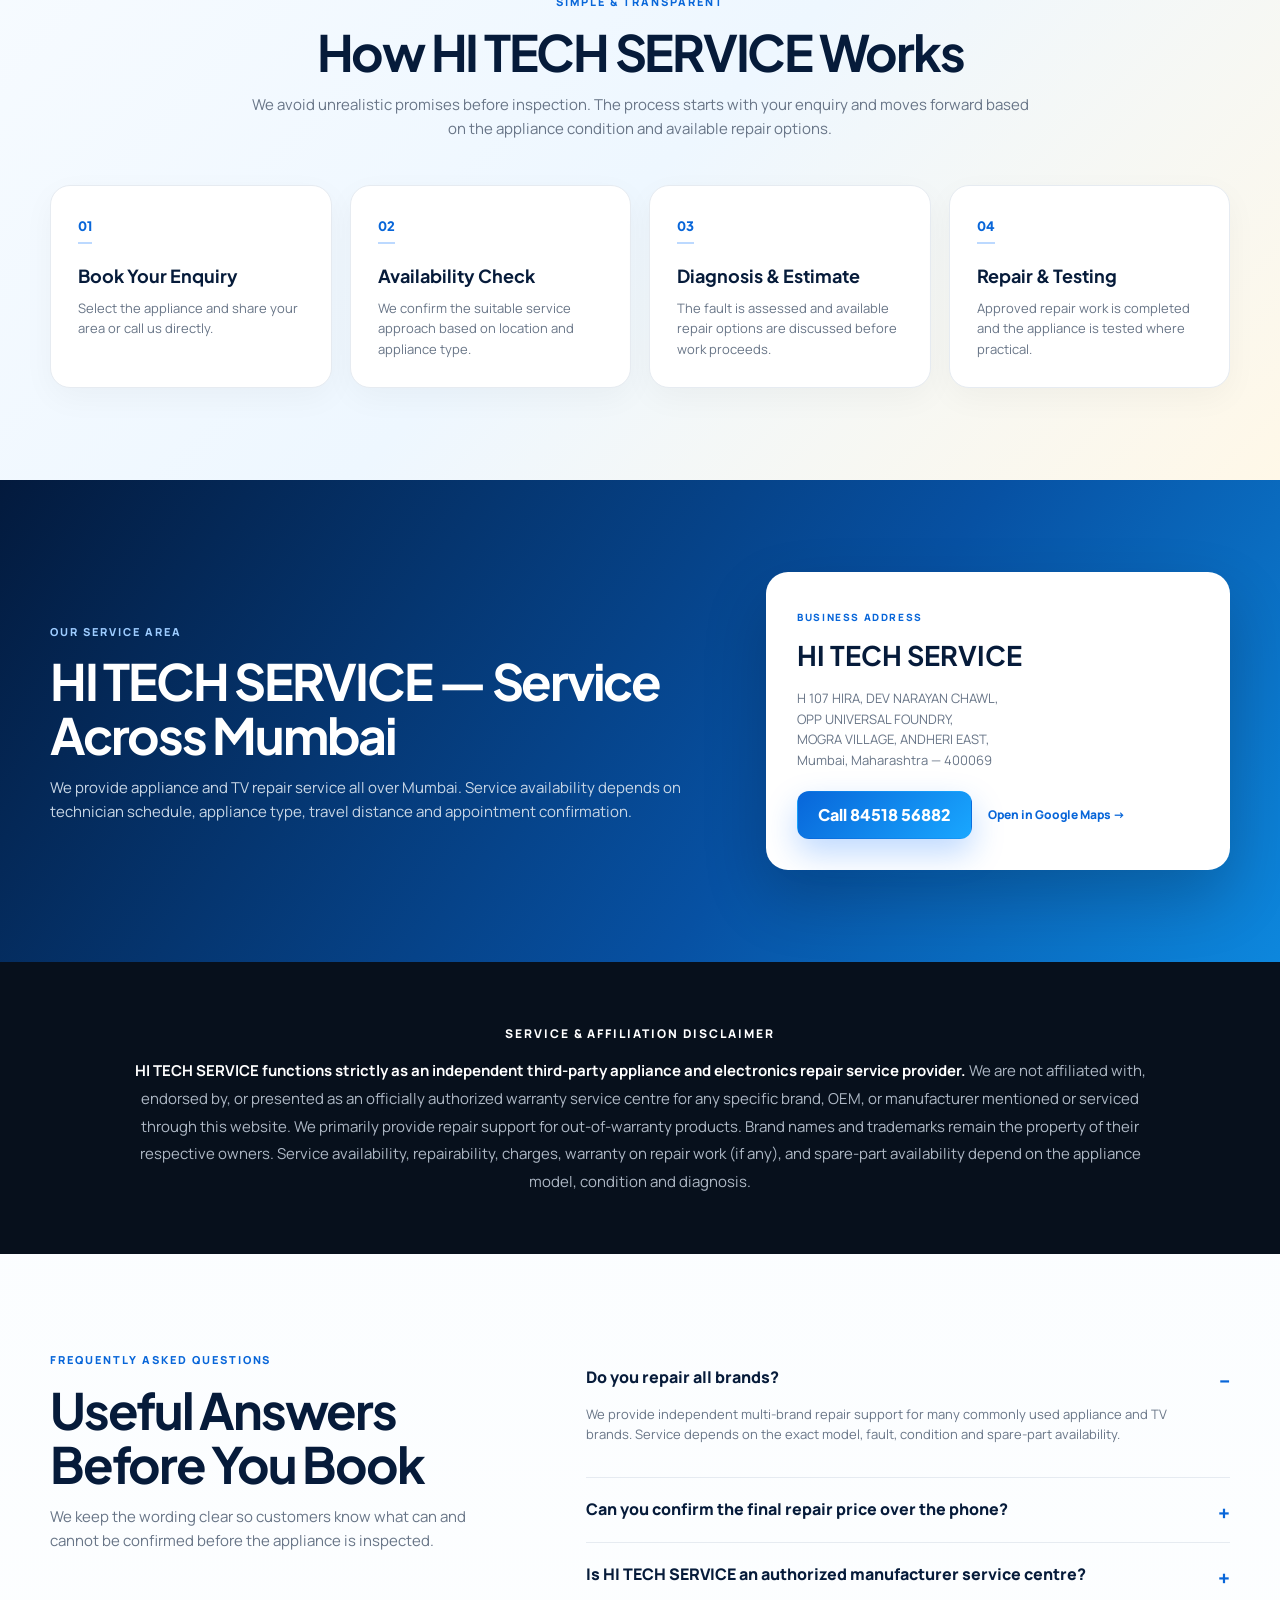
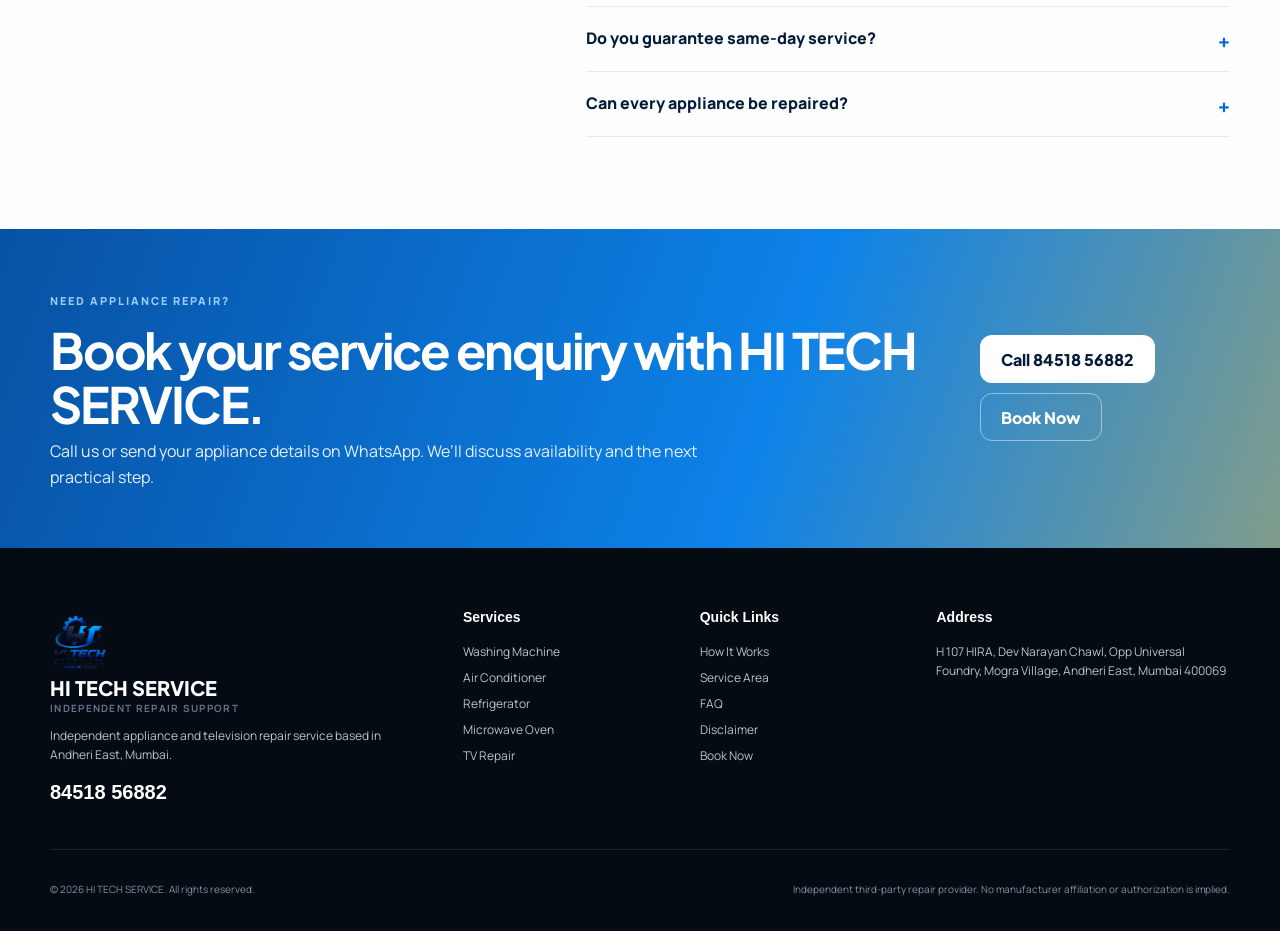
==== commit 7aad2ace: "Add files via upload" ====
--- a/index.html
+++ b/index.html
@@ -3,10 +3,10 @@
 <head>
   <meta charset="UTF-8" />
   <meta name="viewport" content="width=device-width, initial-scale=1.0" />
-  <meta name="description" content="Hitech Service is an independent multi-brand appliance and TV repair provider in Andheri East, Mumbai. Washing machine, AC, refrigerator, microwave oven, LED, LCD, Smart TV and OLED TV repair support." />
+  <meta name="description" content="HI TECH SERVICE is an independent multi-brand appliance and TV repair provider in Andheri East, Mumbai. Washing machine, AC, refrigerator, microwave oven, LED, LCD, Smart TV and OLED TV repair support." />
   <meta name="robots" content="index,follow" />
   <meta name="theme-color" content="#071426" />
-  <title>Hitech Service | Appliance & TV Repair in Andheri East, Mumbai</title>
+  <title>HI TECH SERVICE | Appliance & TV Repair in Andheri East, Mumbai</title>
   <link rel="preconnect" href="https://fonts.googleapis.com">
   <link rel="preconnect" href="https://fonts.gstatic.com" crossorigin>
   <link href="https://fonts.googleapis.com/css2?family=Manrope:wght@400;500;600;700;800&family=Plus+Jakarta+Sans:wght@600;700;800&display=swap" rel="stylesheet">
@@ -16,15 +16,15 @@
   <div class="topbar">
     <div class="container topbar-inner">
       <span>Independent Multi-Brand Appliance & TV Repair • Andheri East, Mumbai</span>
-      <a href="tel:+918652032858" class="top-phone">Call: 86520 32858</a>
+      <a href="tel:+918451856882" class="top-phone">Call: 84518 56882</a>
     </div>
   </div>
 
   <header class="site-header">
     <div class="container nav-wrap">
-      <a class="brand" href="#home" aria-label="Hitech Service home">
-        <img src="assets/hitech-logo.jpg" alt="Hitech Service logo" class="logo" />
-        <span class="brand-copy"><strong>Hitech Service</strong><small>Appliance & TV Repair</small></span>
+      <a class="brand" href="#home" aria-label="HI TECH SERVICE home">
+        <img src="assets/hitech-logo.png" alt="HI TECH SERVICE logo" class="logo" />
+        <span class="brand-copy"><strong>HI TECH SERVICE</strong><small>Appliance & TV Repair</small></span>
       </a>
       <button class="menu-btn" aria-label="Toggle menu" aria-expanded="false">☰</button>
       <nav class="nav" aria-label="Main navigation">
@@ -32,7 +32,7 @@
         <a href="#process">How It Works</a>
         <a href="#areas">Service Area</a>
         <a href="#faq">FAQ</a>
-        <a href="tel:+918652032858" class="nav-phone">86520 32858</a>
+        <a href="tel:+918451856882" class="nav-phone">84518 56882</a>
         <a href="#contact" class="nav-cta">Book Now</a>
       </nav>
     </div>
@@ -49,9 +49,9 @@
         <div class="hero-copy">
           <span class="eyebrow">Local repair support • Andheri East</span>
           <h1>Appliance & TV Repair for Your Home.</h1>
-          <p>Hitech Service provides independent repair support for washing machines, air conditioners, refrigerators, microwave ovens, and LED/LCD/Smart/OLED televisions. We focus on clear diagnosis, straightforward communication and repair options based on the actual condition of your appliance.</p>
+          <p>HI TECH SERVICE provides independent repair support for washing machines, air conditioners, refrigerators, microwave ovens, and LED/LCD/Smart/OLED televisions. We focus on clear diagnosis, straightforward communication and repair options based on the actual condition of your appliance.</p>
           <div class="hero-actions">
-            <a href="tel:+918652032858" class="btn btn-primary">Call 86520 32858</a>
+            <a href="tel:+918451856882" class="btn btn-primary">Call 84518 56882</a>
             <a href="#contact" class="btn btn-secondary">Book a Service</a>
           </div>
           <div class="trust-row">
@@ -88,7 +88,7 @@
             <input id="area" type="text" placeholder="e.g. Andheri East" required />
 
             <button class="btn btn-primary btn-full" type="submit">Book on WhatsApp</button>
-            <a class="call-link" href="tel:+918652032858">Prefer to call? <strong>86520 32858</strong></a>
+            <a class="call-link" href="tel:+918451856882">Prefer to call? <strong>84518 56882</strong></a>
           </form>
         </aside>
       </div>
@@ -164,7 +164,7 @@
       <div class="container">
         <div class="section-head centered">
           <span class="eyebrow dark">Simple & Transparent</span>
-          <h2>How Hitech Service Works</h2>
+          <h2>How HI TECH SERVICE Works</h2>
           <p>We avoid unrealistic promises before inspection. The process starts with your enquiry and moves forward based on the appliance condition and available repair options.</p>
         </div>
         <div class="process-grid">
@@ -179,17 +179,16 @@
     <section class="section area-section" id="areas">
       <div class="container area-grid">
         <div>
-          <span class="eyebrow">Our Location</span>
-          <h2>Hitech Service in Andheri East, Mumbai</h2>
-          <p>We receive appliance and TV repair enquiries from Andheri East and nearby areas. Service coverage is subject to technician availability, travel distance, appliance type and appointment schedule.</p>
-          <div class="area-tags"><span>Andheri East</span><span>Mogra</span><span>JB Nagar</span><span>Marol</span><span>Chakala</span><span>Vile Parle East</span><span>Jogeshwari East</span></div>
+          <span class="eyebrow">Our Service Area</span>
+          <h2>HI TECH SERVICE — Service Across Mumbai</h2>
+          <p>We provide appliance and TV repair service all over Mumbai. Service availability depends on technician schedule, appliance type, travel distance and appointment confirmation.</p>
         </div>
         <div class="address-card">
           <span class="mini-label">Business Address</span>
-          <h3>Hitech Service</h3>
+          <h3>HI TECH SERVICE</h3>
           <p>H 107 HIRA, DEV NARAYAN CHAWL,<br>OPP UNIVERSAL FOUNDRY,<br>MOGRA VILLAGE, ANDHERI EAST,<br>Mumbai, Maharashtra — 400069</p>
           <div class="address-actions">
-            <a href="tel:+918652032858" class="btn btn-primary">Call 86520 32858</a>
+            <a href="tel:+918451856882" class="btn btn-primary">Call 84518 56882</a>
             <a target="_blank" rel="noopener" class="map-link" href="https://www.google.com/maps/search/?api=1&query=H%20107%20HIRA%20DEV%20NARAYAN%20CHAWL%20OPP%20UNIVERSAL%20FOUNDRY%20MOGRA%20VILLAGE%20ANDHERI%20EAST%20400069">Open in Google Maps →</a>
           </div>
         </div>
@@ -200,7 +199,7 @@
       <div class="container">
         <div class="disclaimer-card">
           <span class="disclaimer-label">Service & Affiliation Disclaimer</span>
-          <p><strong>Hitech Service functions strictly as an independent third-party appliance and electronics repair service provider.</strong> We are not affiliated with, endorsed by, or presented as an officially authorized warranty service centre for any specific brand, OEM, or manufacturer mentioned or serviced through this website. We primarily provide repair support for out-of-warranty products. Brand names and trademarks remain the property of their respective owners. Service availability, repairability, charges, warranty on repair work (if any), and spare-part availability depend on the appliance model, condition and diagnosis.</p>
+          <p><strong>HI TECH SERVICE functions strictly as an independent third-party appliance and electronics repair service provider.</strong> We are not affiliated with, endorsed by, or presented as an officially authorized warranty service centre for any specific brand, OEM, or manufacturer mentioned or serviced through this website. We primarily provide repair support for out-of-warranty products. Brand names and trademarks remain the property of their respective owners. Service availability, repairability, charges, warranty on repair work (if any), and spare-part availability depend on the appliance model, condition and diagnosis.</p>
         </div>
       </div>
     </section>
@@ -215,7 +214,7 @@
         <div class="accordion">
           <details open><summary>Do you repair all brands?</summary><p>We provide independent multi-brand repair support for many commonly used appliance and TV brands. Service depends on the exact model, fault, condition and spare-part availability.</p></details>
           <details><summary>Can you confirm the final repair price over the phone?</summary><p>Some basic jobs may be estimated, but the final repair amount usually depends on diagnosis and the parts required. An estimate should be discussed before repair work proceeds.</p></details>
-          <details><summary>Is Hitech Service an authorized manufacturer service centre?</summary><p>No manufacturer authorization is claimed on this website. Hitech Service is an independent third-party repair provider.</p></details>
+          <details><summary>Is HI TECH SERVICE an authorized manufacturer service centre?</summary><p>No manufacturer authorization is claimed on this website. HI TECH SERVICE is an independent third-party repair provider.</p></details>
           <details><summary>Do you guarantee same-day service?</summary><p>No. A same-day visit may be possible in some cases, but it depends on technician availability, location, appliance type and booking time.</p></details>
           <details><summary>Can every appliance be repaired?</summary><p>No. Some appliances may have unavailable parts, severe damage or repair costs that make repair impractical. Available options can be discussed after diagnosis.</p></details>
         </div>
@@ -224,8 +223,8 @@
 
     <section class="cta-section">
       <div class="container cta-inner">
-        <div><span class="eyebrow">Need Appliance Repair?</span><h2>Book your service enquiry with Hitech Service.</h2><p>Call us or send your appliance details on WhatsApp. We’ll discuss availability and the next practical step.</p></div>
-        <div class="cta-buttons"><a href="tel:+918652032858" class="btn btn-light">Call 86520 32858</a><a href="#contact" class="btn btn-outline-light">Book Now</a></div>
+        <div><span class="eyebrow">Need Appliance Repair?</span><h2>Book your service enquiry with HI TECH SERVICE.</h2><p>Call us or send your appliance details on WhatsApp. We’ll discuss availability and the next practical step.</p></div>
+        <div class="cta-buttons"><a href="tel:+918451856882" class="btn btn-light">Call 84518 56882</a><a href="#contact" class="btn btn-outline-light">Book Now</a></div>
       </div>
     </section>
   </main>
@@ -233,25 +232,25 @@
   <footer>
     <div class="container footer-grid">
       <div class="footer-brand">
-        <a class="brand brand-footer" href="#home"><img src="assets/hitech-logo.jpg" alt="Hitech Service logo" class="logo footer-logo" /><span class="brand-copy"><strong>Hitech Service</strong><small>Independent Repair Support</small></span></a>
+        <a class="brand brand-footer" href="#home"><img src="assets/hitech-logo.png" alt="HI TECH SERVICE logo" class="logo footer-logo" /><span class="brand-copy"><strong>HI TECH SERVICE</strong><small>Independent Repair Support</small></span></a>
         <p>Independent appliance and television repair service based in Andheri East, Mumbai.</p>
-        <a href="tel:+918652032858" class="footer-phone">86520 32858</a>
+        <a href="tel:+918451856882" class="footer-phone">84518 56882</a>
       </div>
       <div><h4>Services</h4><a href="#services">Washing Machine</a><a href="#services">Air Conditioner</a><a href="#services">Refrigerator</a><a href="#services">Microwave Oven</a><a href="#services">TV Repair</a></div>
       <div><h4>Quick Links</h4><a href="#process">How It Works</a><a href="#areas">Service Area</a><a href="#faq">FAQ</a><a href="#disclaimer">Disclaimer</a><a href="#contact">Book Now</a></div>
       <div><h4>Address</h4><p>H 107 HIRA, Dev Narayan Chawl, Opp Universal Foundry, Mogra Village, Andheri East, Mumbai 400069</p></div>
     </div>
     <div class="container footer-bottom">
-      <p>© <span id="year"></span> Hitech Service. All rights reserved.</p>
+      <p>© <span id="year"></span> HI TECH SERVICE. All rights reserved.</p>
       <p>Independent third-party repair provider. No manufacturer affiliation or authorization is implied.</p>
     </div>
   </footer>
 
   <div class="floating-actions" aria-label="Quick contact options">
-    <a class="floating-btn floating-whatsapp" href="https://wa.me/918652032858?text=Hello%20Hitech%20Service%2C%20I%20want%20to%20book%20a%20repair%20service." target="_blank" rel="noopener" aria-label="WhatsApp Hitech Service">
+    <a class="floating-btn floating-whatsapp" href="https://wa.me/918451856882?text=Hello%20HI%20TECH%20SERVICE%2C%20I%20want%20to%20book%20a%20repair%20service." target="_blank" rel="noopener" aria-label="WhatsApp HI TECH SERVICE">
       <span class="floating-icon" aria-hidden="true"><svg viewBox="0 0 32 32" role="img"><path fill="currentColor" d="M19.11 17.46c-.29-.15-1.7-.84-1.96-.94-.26-.1-.45-.15-.64.15-.19.29-.74.94-.91 1.13-.17.19-.34.22-.63.07-.29-.15-1.23-.45-2.34-1.45-.87-.77-1.45-1.72-1.62-2.01-.17-.29-.02-.45.13-.59.13-.13.29-.34.44-.51.15-.17.19-.29.29-.49.1-.19.05-.36-.02-.51-.07-.15-.64-1.55-.88-2.12-.23-.56-.47-.48-.64-.49h-.55c-.19 0-.51.07-.77.36-.26.29-1.01.99-1.01 2.41 0 1.42 1.04 2.8 1.18 2.99.15.19 2.04 3.12 4.95 4.38.69.3 1.23.48 1.65.61.69.22 1.32.19 1.82.12.56-.08 1.7-.7 1.94-1.37.24-.68.24-1.26.17-1.38-.07-.12-.26-.19-.55-.34z"/><path fill="currentColor" d="M16.04 3C8.86 3 3.03 8.82 3.03 16c0 2.29.6 4.54 1.73 6.51L3 29l6.65-1.74A12.96 12.96 0 0 0 16.04 29C23.22 29 29.05 23.18 29.05 16S23.22 3 16.04 3zm0 23.8c-2.04 0-4.04-.55-5.78-1.59l-.41-.24-3.95 1.03 1.05-3.85-.27-.43A10.74 10.74 0 0 1 5.23 16c0-5.96 4.85-10.8 10.81-10.8 5.96 0 10.81 4.84 10.81 10.8 0 5.96-4.85 10.8-10.81 10.8z"/></svg></span><span>WhatsApp</span>
     </a>
-    <a class="floating-btn floating-phone" href="tel:+918652032858" aria-label="Call Hitech Service">
+    <a class="floating-btn floating-phone" href="tel:+918451856882" aria-label="Call HI TECH SERVICE">
       <span class="floating-icon" aria-hidden="true"><svg viewBox="0 0 24 24" role="img"><path fill="currentColor" d="M6.62 10.79a15.46 15.46 0 0 0 6.59 6.59l2.2-2.2a1 1 0 0 1 1.02-.24c1.12.37 2.33.57 3.57.57a1 1 0 0 1 1 1V20a1 1 0 0 1-1 1C10.61 21 3 13.39 3 4a1 1 0 0 1 1-1h3.5a1 1 0 0 1 1 1c0 1.25.2 2.45.57 3.57a1 1 0 0 1-.25 1.02l-2.2 2.2z"/></svg></span><span>Call Now</span>
     </a>
   </div>
--- a/styles.css
+++ b/styles.css
@@ -135,3 +135,58 @@
   .floating-icon{width:34px!important;height:34px!important;display:grid!important;place-items:center!important}
   .floating-icon svg{width:27px;height:27px}
 }
+
+
+/* Final floating contact buttons: circular icons on the right */
+.floating-actions{position:fixed!important;right:20px!important;left:auto!important;bottom:22px!important;z-index:80!important;display:flex!important;flex-direction:column!important;gap:12px!important;align-items:center!important}
+.floating-btn{width:58px!important;min-width:58px!important;height:58px!important;padding:0!important;border-radius:50%!important;display:grid!important;place-items:center!important;border:2px solid rgba(255,255,255,.92)!important;box-shadow:0 10px 28px rgba(3,12,24,.28)!important}
+.floating-btn > span:last-child{display:none!important}
+.floating-icon{width:38px!important;height:38px!important;border-radius:50%!important;display:grid!important;place-items:center!important;background:transparent!important;padding:6px!important;box-sizing:border-box!important}
+.floating-icon svg{width:100%!important;height:100%!important;display:block!important}
+.floating-whatsapp{background:#18a957!important;color:#fff!important}
+.floating-phone{background:#1476ff!important;color:#fff!important}
+@media(max-width:760px){
+  .floating-actions{right:14px!important;left:auto!important;bottom:16px!important;gap:10px!important;align-items:center!important}
+  .floating-btn{width:56px!important;min-width:56px!important;height:56px!important;border-radius:50%!important}
+  .floating-icon{width:36px!important;height:36px!important;padding:6px!important}
+}
+
+/* 2026-09-08: force perfectly circular floating WhatsApp & call buttons on all screens */
+.floating-actions{
+  position:fixed!important;right:16px!important;left:auto!important;bottom:18px!important;
+  display:flex!important;flex-direction:column!important;gap:12px!important;align-items:center!important;z-index:9999!important;
+}
+.floating-actions .floating-btn{
+  flex:none!important;width:58px!important;min-width:58px!important;max-width:58px!important;
+  height:58px!important;min-height:58px!important;max-height:58px!important;
+  padding:0!important;margin:0!important;border-radius:50%!important;aspect-ratio:1/1!important;
+  display:flex!important;align-items:center!important;justify-content:center!important;
+  box-sizing:border-box!important;overflow:hidden!important;border:2px solid #fff!important;
+  line-height:1!important;box-shadow:0 8px 24px rgba(0,0,0,.25)!important;
+}
+.floating-actions .floating-icon{
+  flex:none!important;width:30px!important;height:30px!important;padding:0!important;margin:0!important;
+  border-radius:0!important;background:transparent!important;display:flex!important;align-items:center!important;justify-content:center!important;
+}
+.floating-actions .floating-icon svg{width:28px!important;height:28px!important;display:block!important;flex:none!important}
+.floating-actions .floating-btn>span:last-child{display:none!important}
+@media(max-width:760px){
+  .floating-actions{right:14px!important;left:auto!important;bottom:16px!important;gap:10px!important;width:auto!important}
+  .floating-actions .floating-btn{flex:none!important;width:54px!important;min-width:54px!important;max-width:54px!important;height:54px!important;min-height:54px!important;max-height:54px!important;border-radius:50%!important;aspect-ratio:1/1!important}
+  .floating-actions .floating-icon{width:28px!important;height:28px!important}
+  .floating-actions .floating-icon svg{width:27px!important;height:27px!important}
+}
+
+/* Logo: transparent, borderless presentation */
+.logo,
+.footer-logo,
+.site-header .logo,
+.brand img.logo,
+.brand-footer img.logo {
+  border: 0 !important;
+  outline: 0 !important;
+  box-shadow: none !important;
+  background: transparent !important;
+  border-radius: 0 !important;
+  object-fit: contain !important;
+}
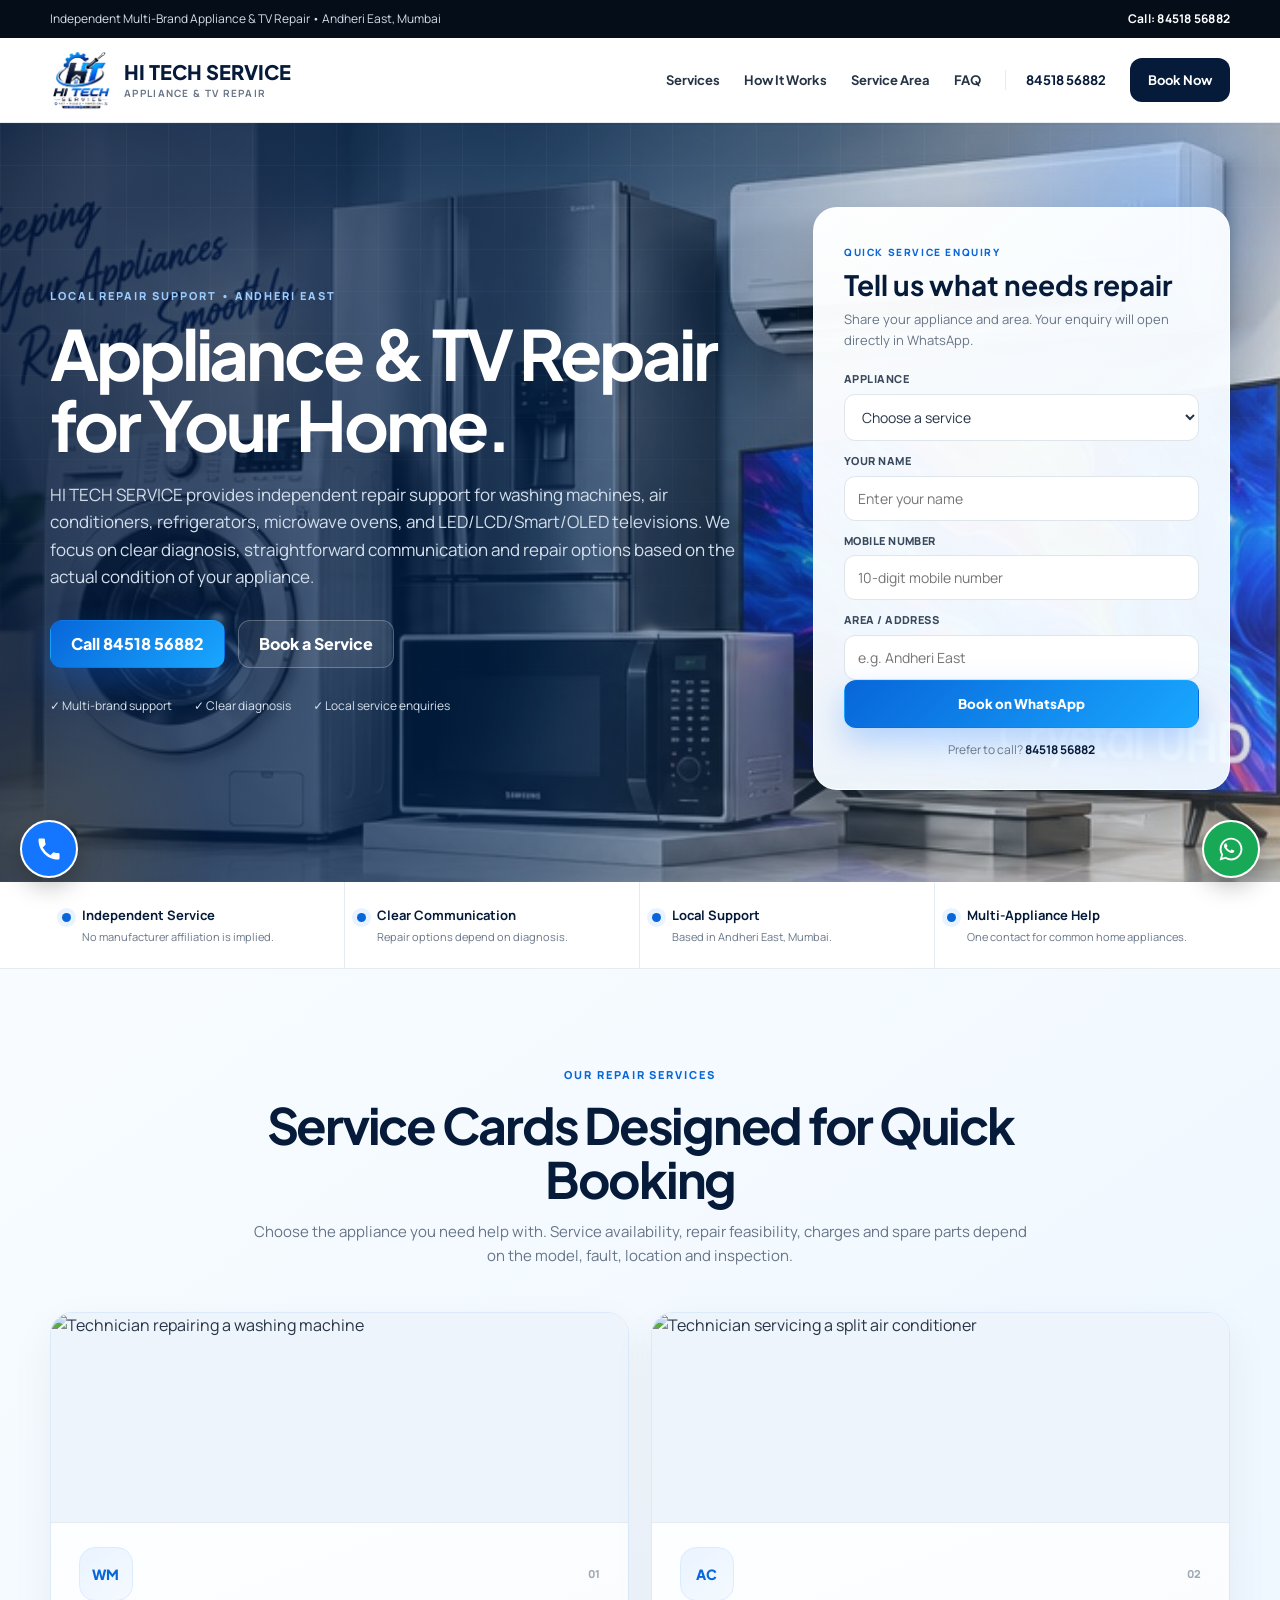
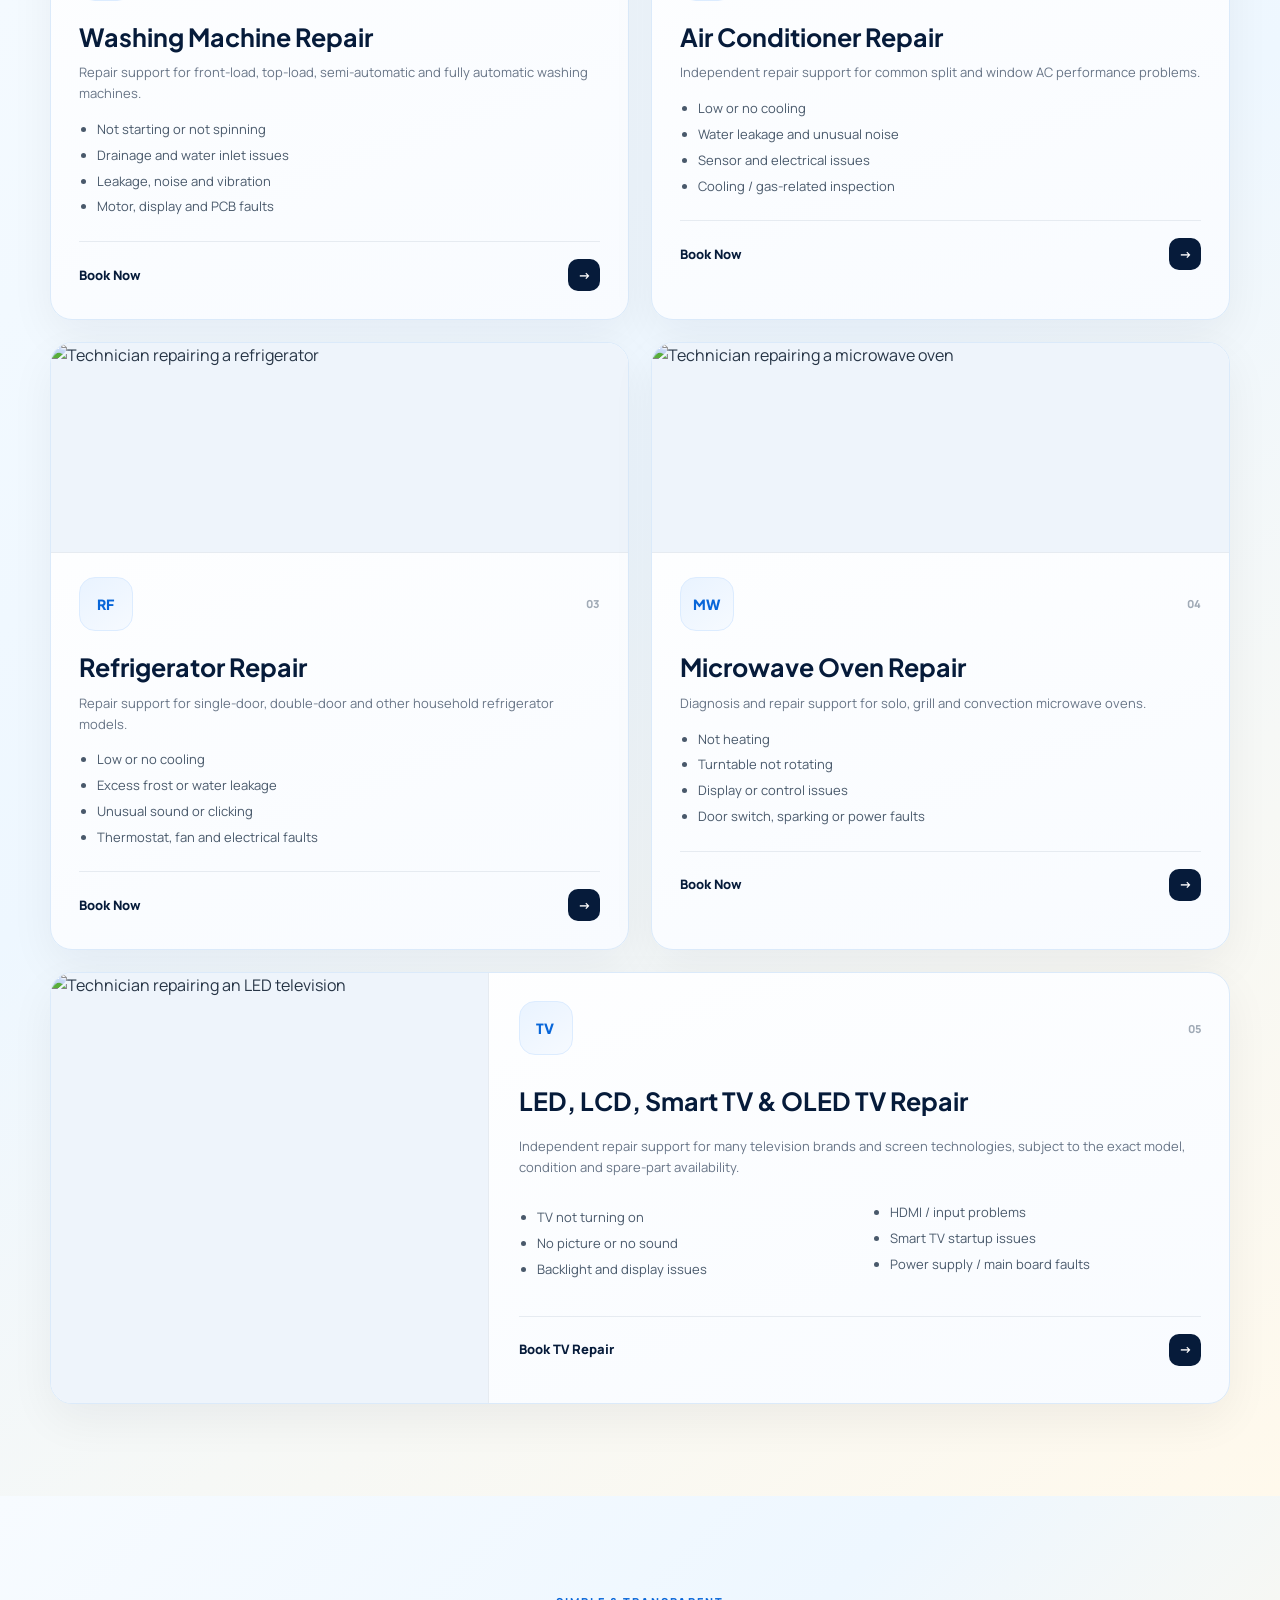
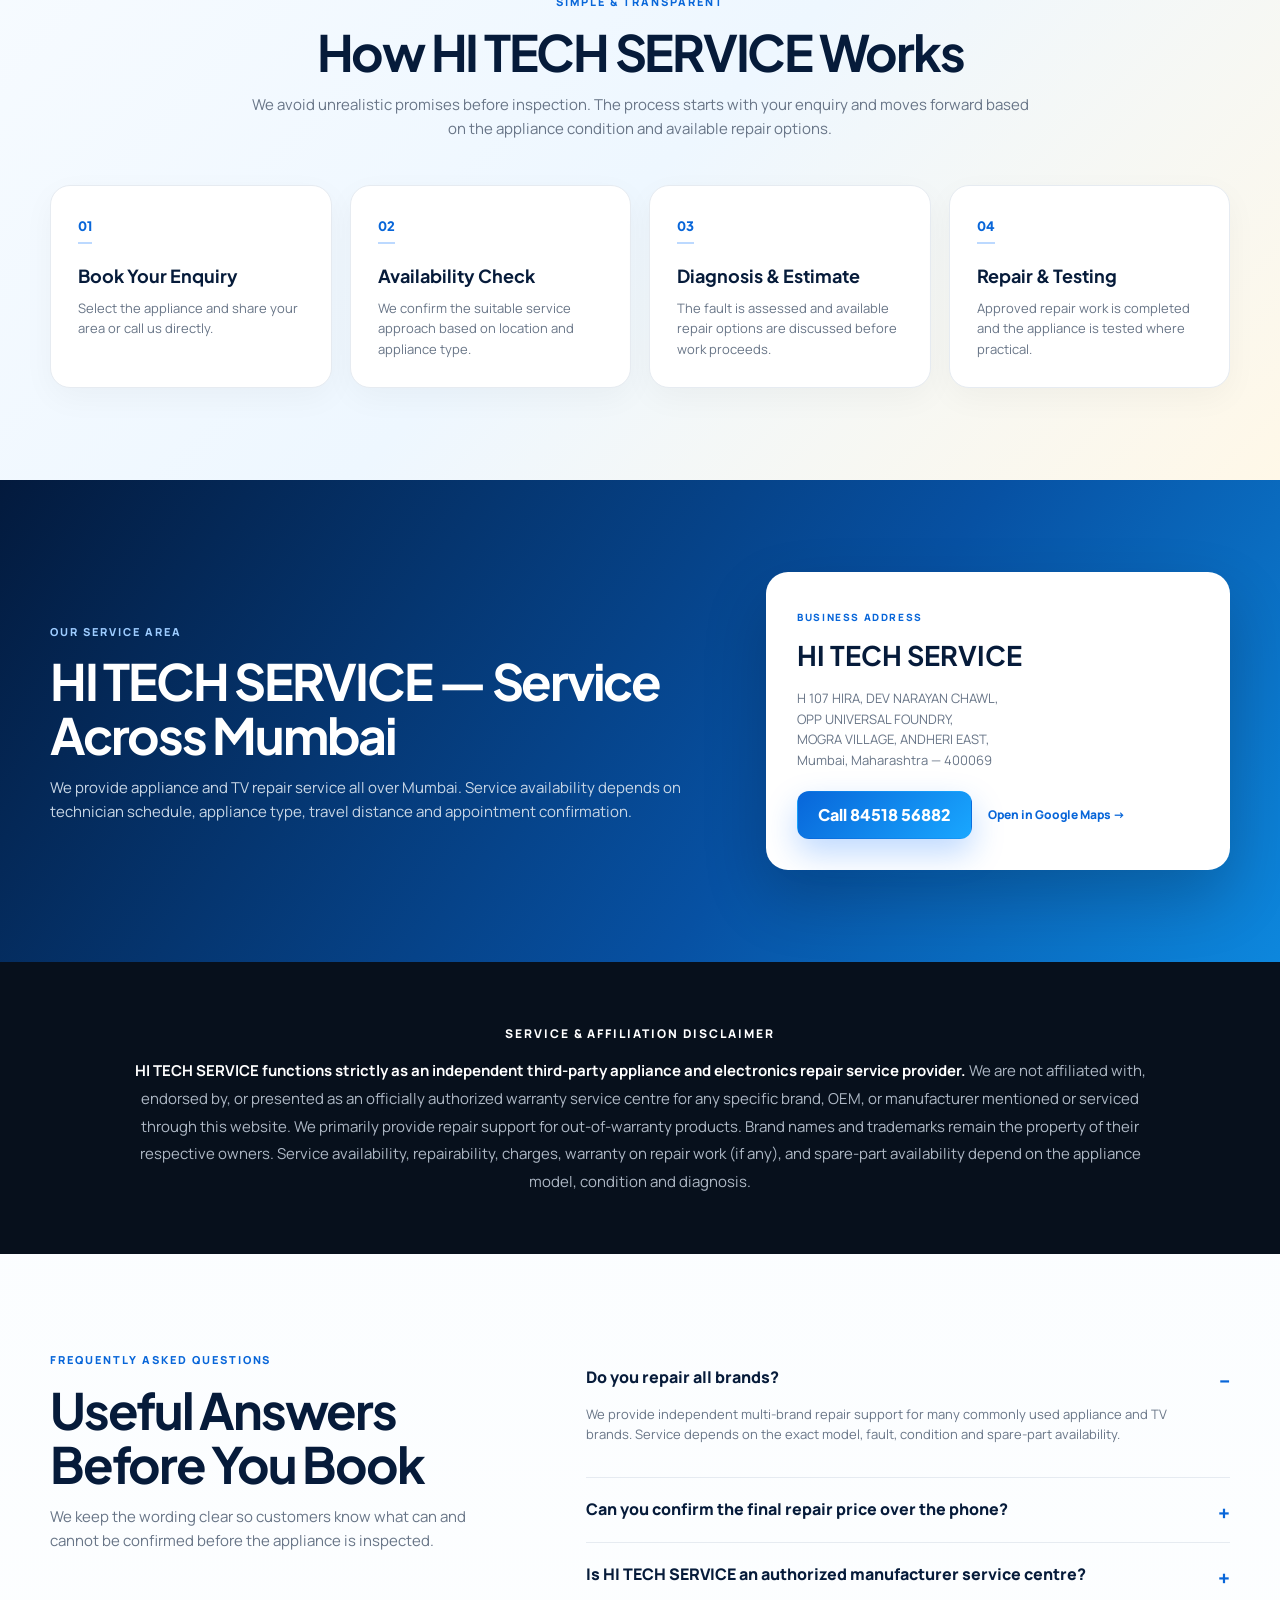
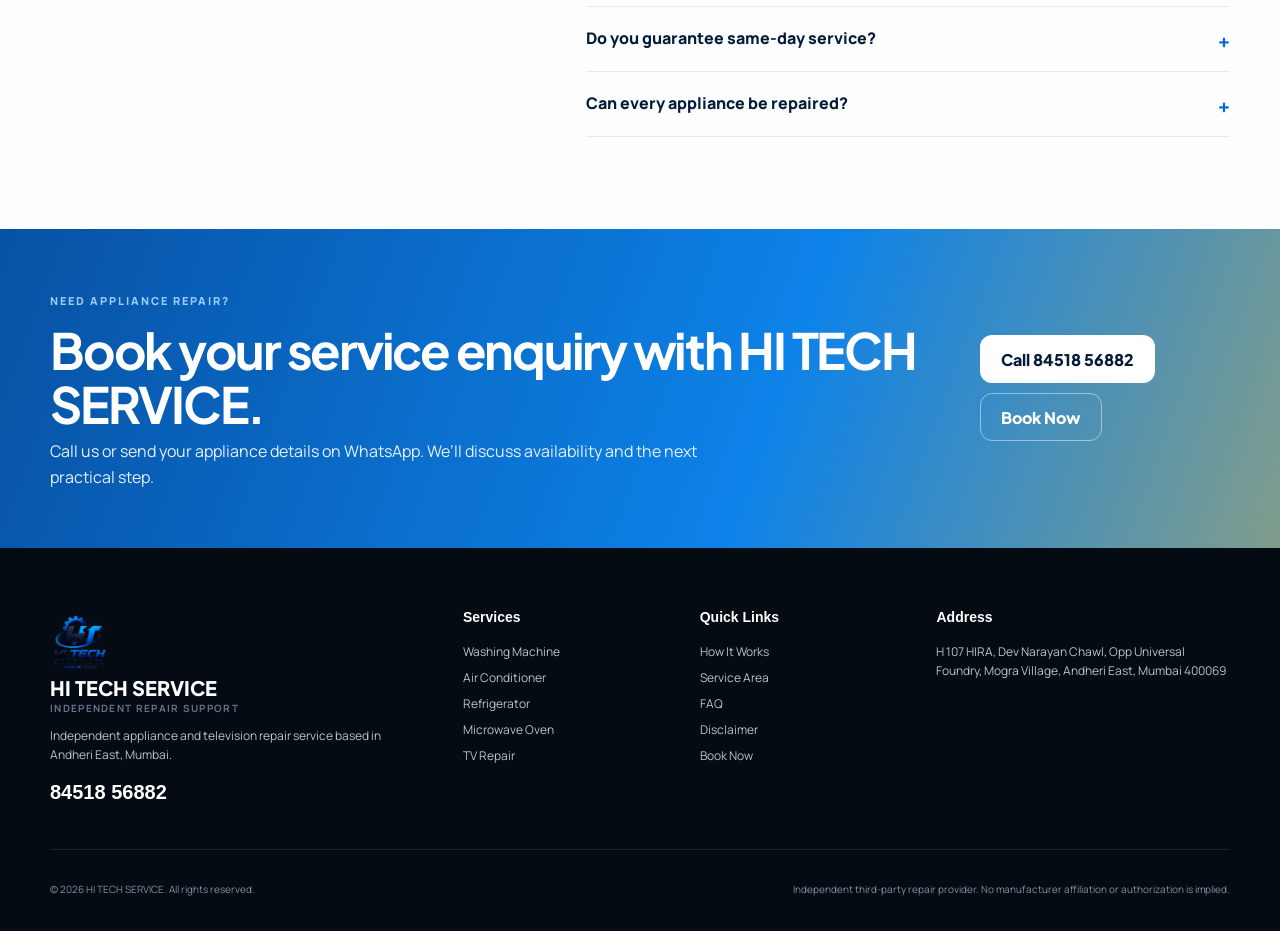
==== commit dc8a7208: "Integrate Google Tag Manager in index.html Added Google Tag Manager script for tracking." ====
--- a/index.html
+++ b/index.html
@@ -11,6 +11,17 @@
   <link rel="preconnect" href="https://fonts.gstatic.com" crossorigin>
   <link href="https://fonts.googleapis.com/css2?family=Manrope:wght@400;500;600;700;800&family=Plus+Jakarta+Sans:wght@600;700;800&display=swap" rel="stylesheet">
   <link rel="stylesheet" href="styles.css" />
+
+  <!-- Google tag (gtag.js) -->
+<script async src="https://www.googletagmanager.com/gtag/js?id=AW-18439787088"></script>
+<script>
+  window.dataLayer = window.dataLayer || [];
+  function gtag(){dataLayer.push(arguments);}
+  gtag('js', new Date());
+
+  gtag('config', 'AW-18439787088');
+</script>
+  
 </head>
 <body>
   <div class="topbar">
--- a/styles.css
+++ b/styles.css
@@ -190,3 +190,39 @@
   border-radius: 0 !important;
   object-fit: contain !important;
 }
+
+/* Contact demo layout: Call on left, WhatsApp on right */
+.floating-actions{
+  position:static!important;
+  display:block!important;
+  width:0!important;
+  height:0!important;
+}
+.floating-actions .floating-btn{
+  position:fixed!important;
+  bottom:22px!important;
+  z-index:90!important;
+  width:58px!important;
+  min-width:58px!important;
+  max-width:58px!important;
+  height:58px!important;
+  min-height:58px!important;
+  max-height:58px!important;
+  border-radius:50%!important;
+  aspect-ratio:1/1!important;
+  padding:0!important;
+  display:flex!important;
+  align-items:center!important;
+  justify-content:center!important;
+}
+.floating-actions .floating-phone{left:20px!important;right:auto!important;}
+.floating-actions .floating-whatsapp{right:20px!important;left:auto!important;}
+@media(max-width:760px){
+  .floating-actions .floating-btn{
+    bottom:16px!important;
+    width:54px!important;min-width:54px!important;max-width:54px!important;
+    height:54px!important;min-height:54px!important;max-height:54px!important;
+  }
+  .floating-actions .floating-phone{left:14px!important;right:auto!important;}
+  .floating-actions .floating-whatsapp{right:14px!important;left:auto!important;}
+}
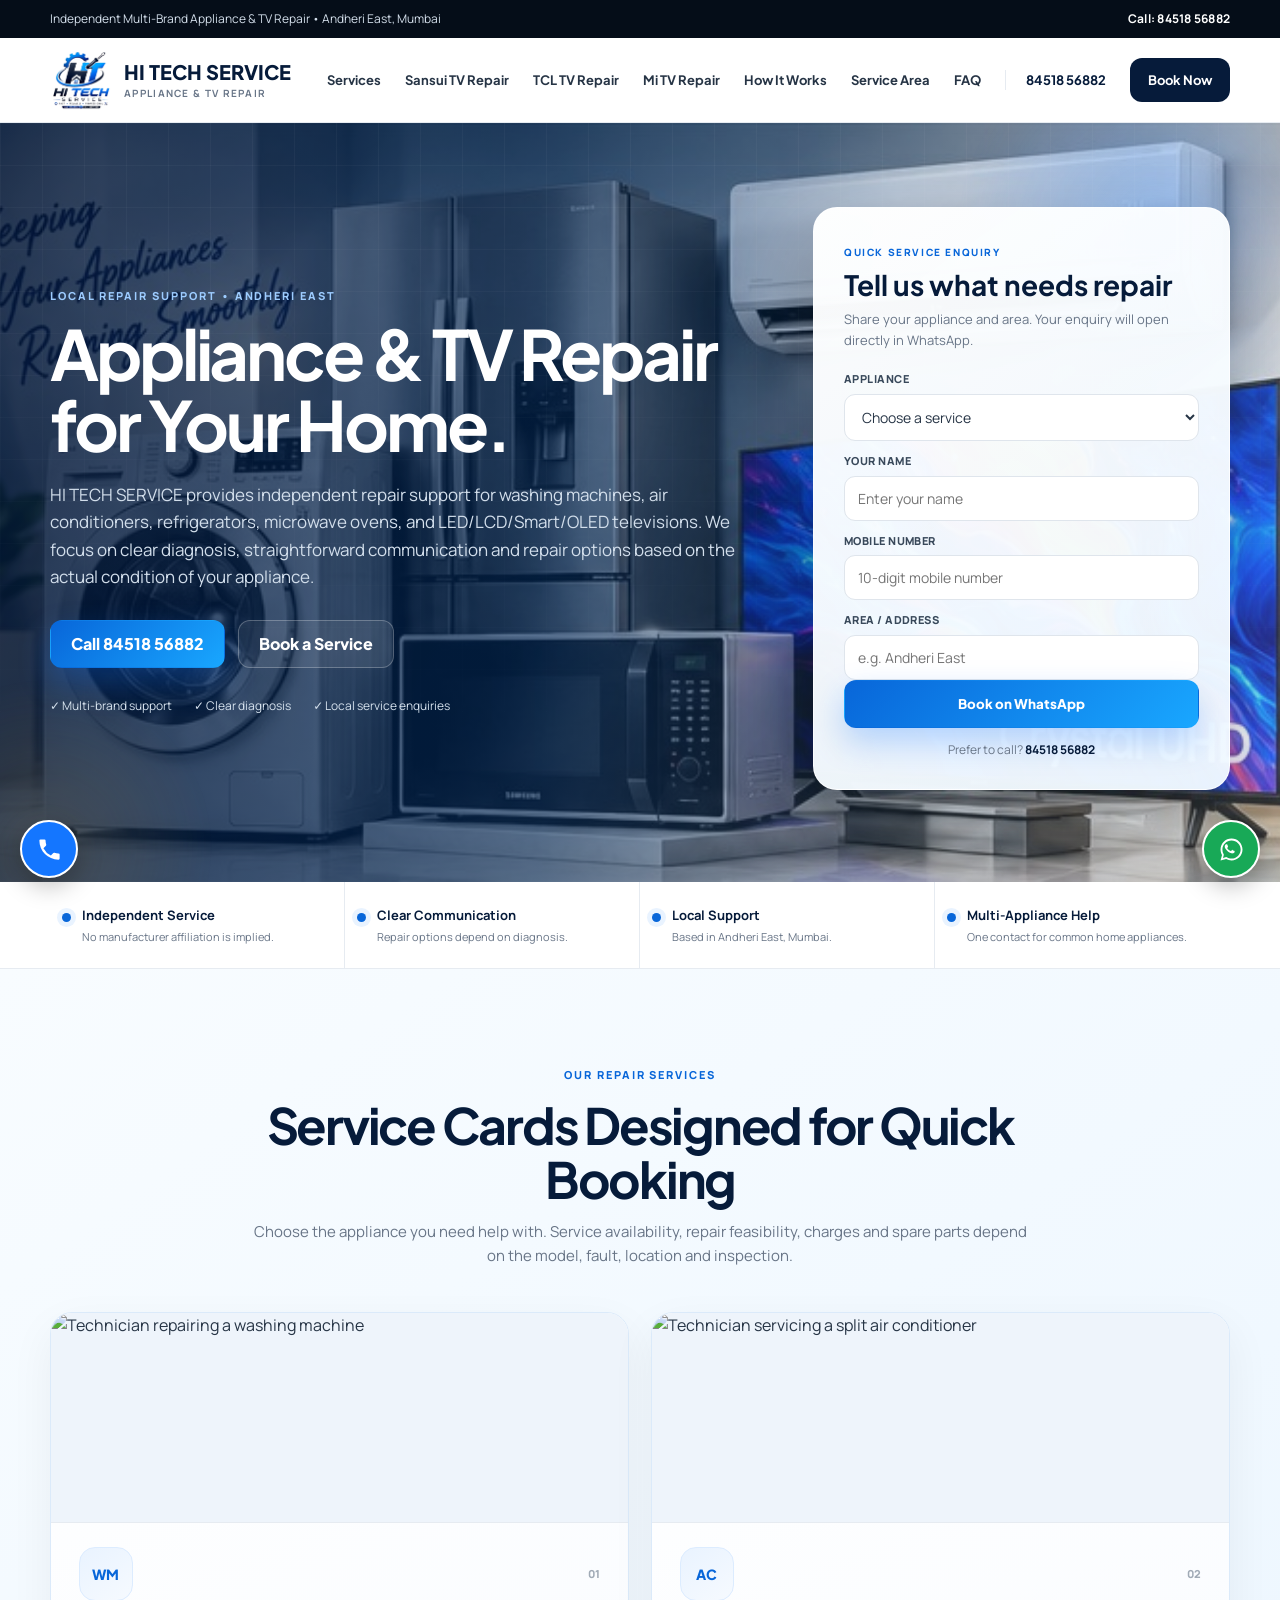
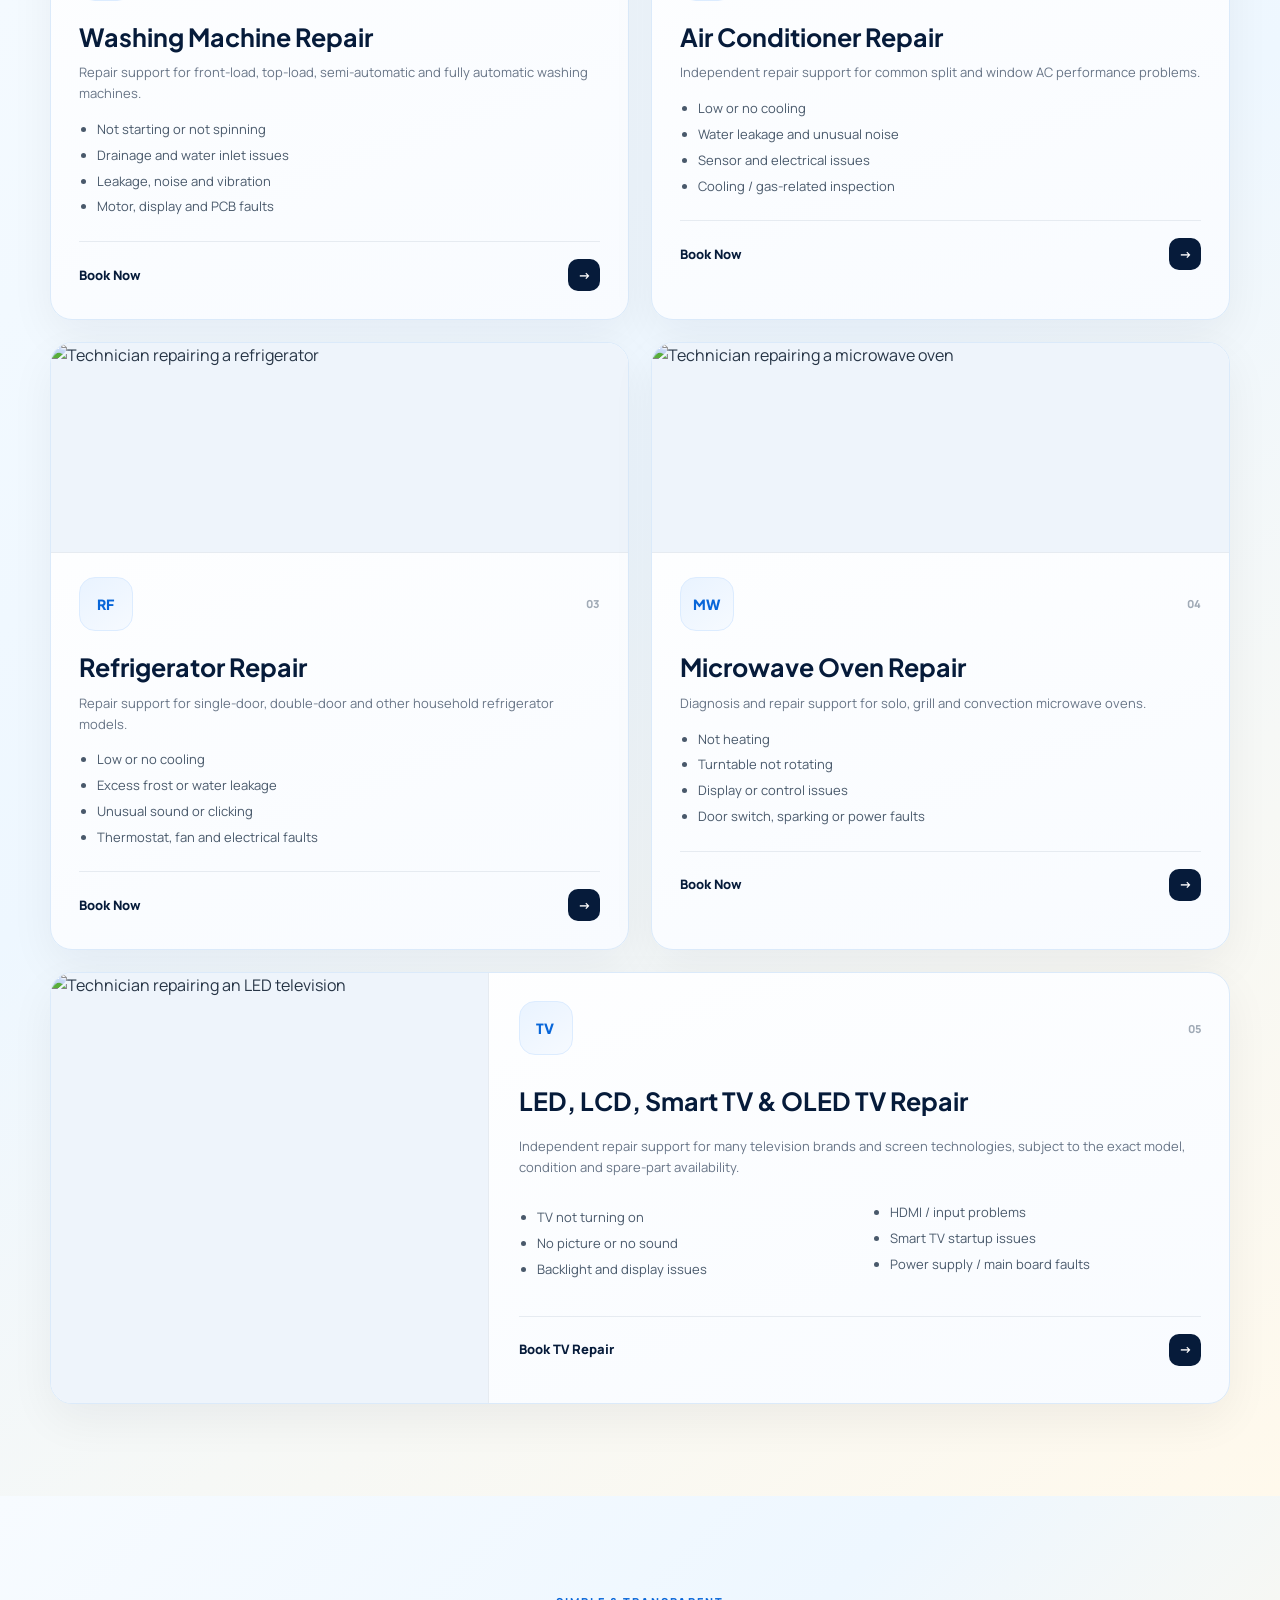
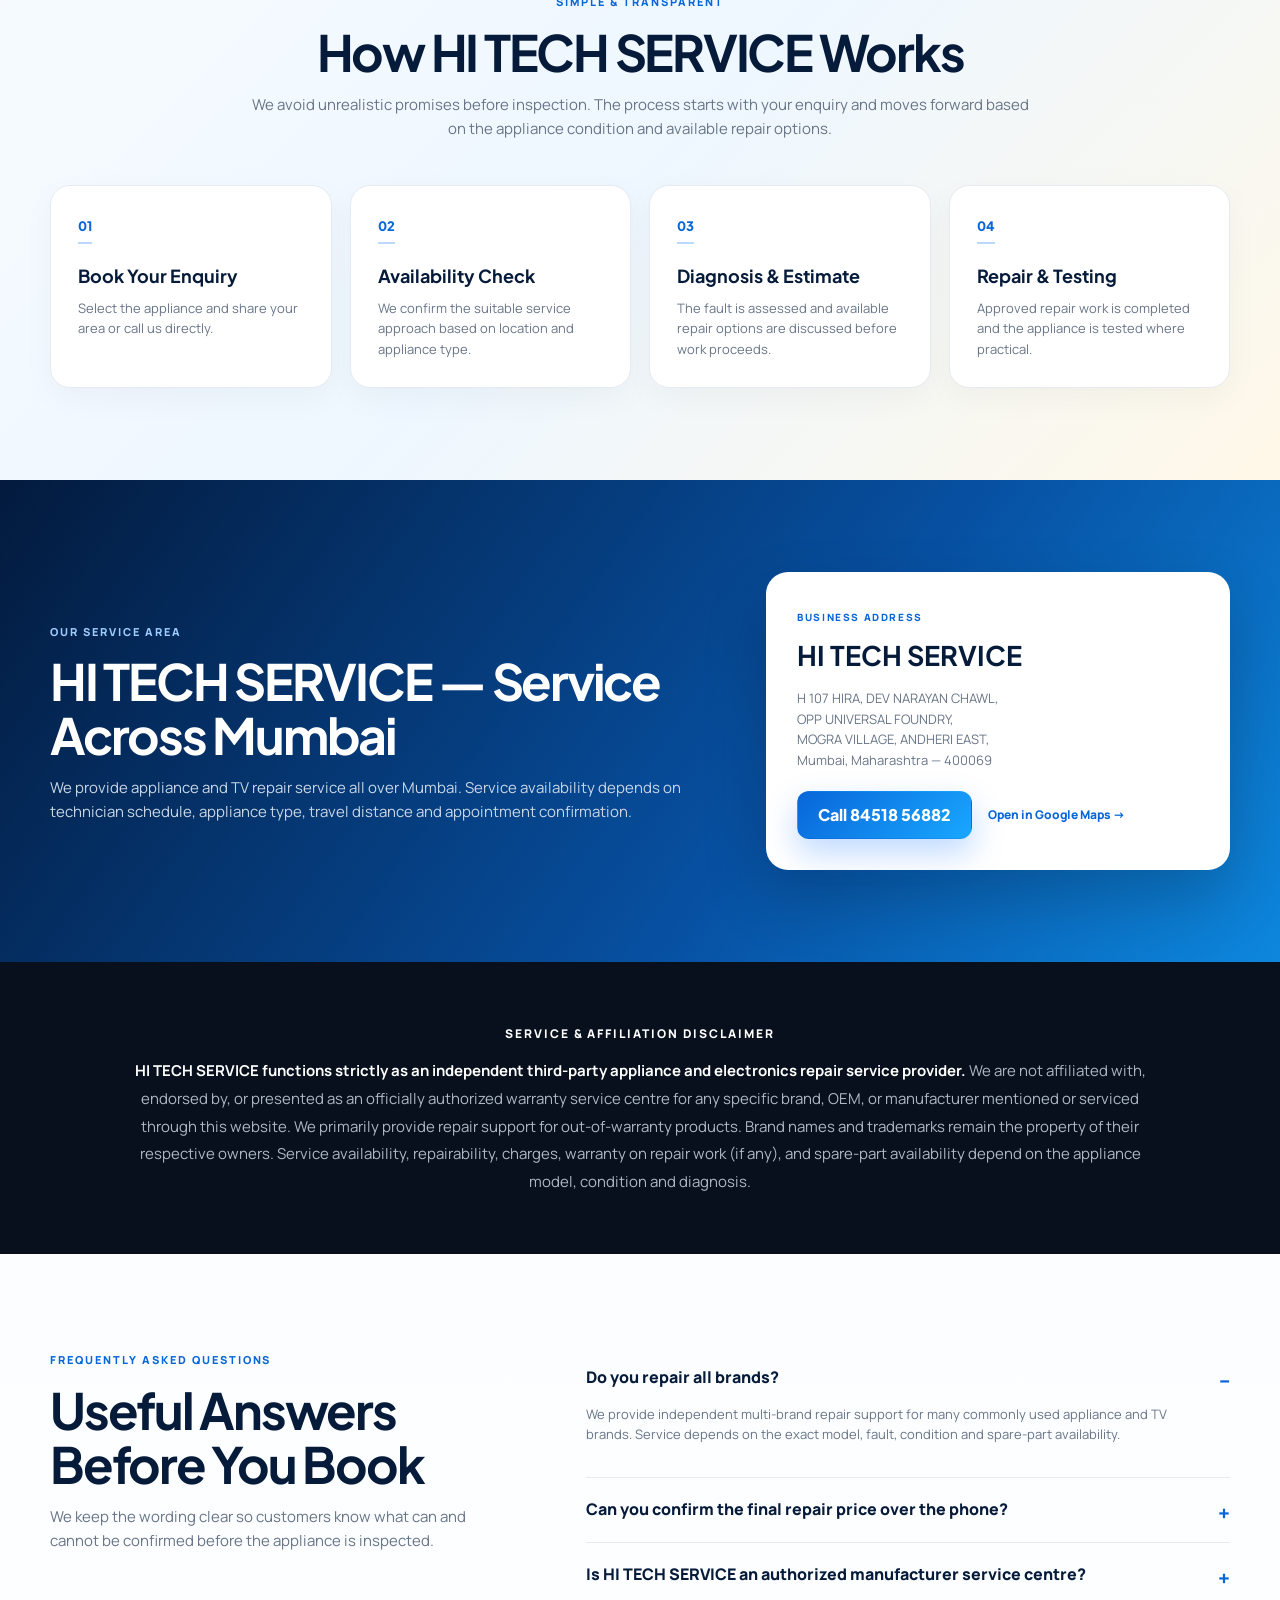
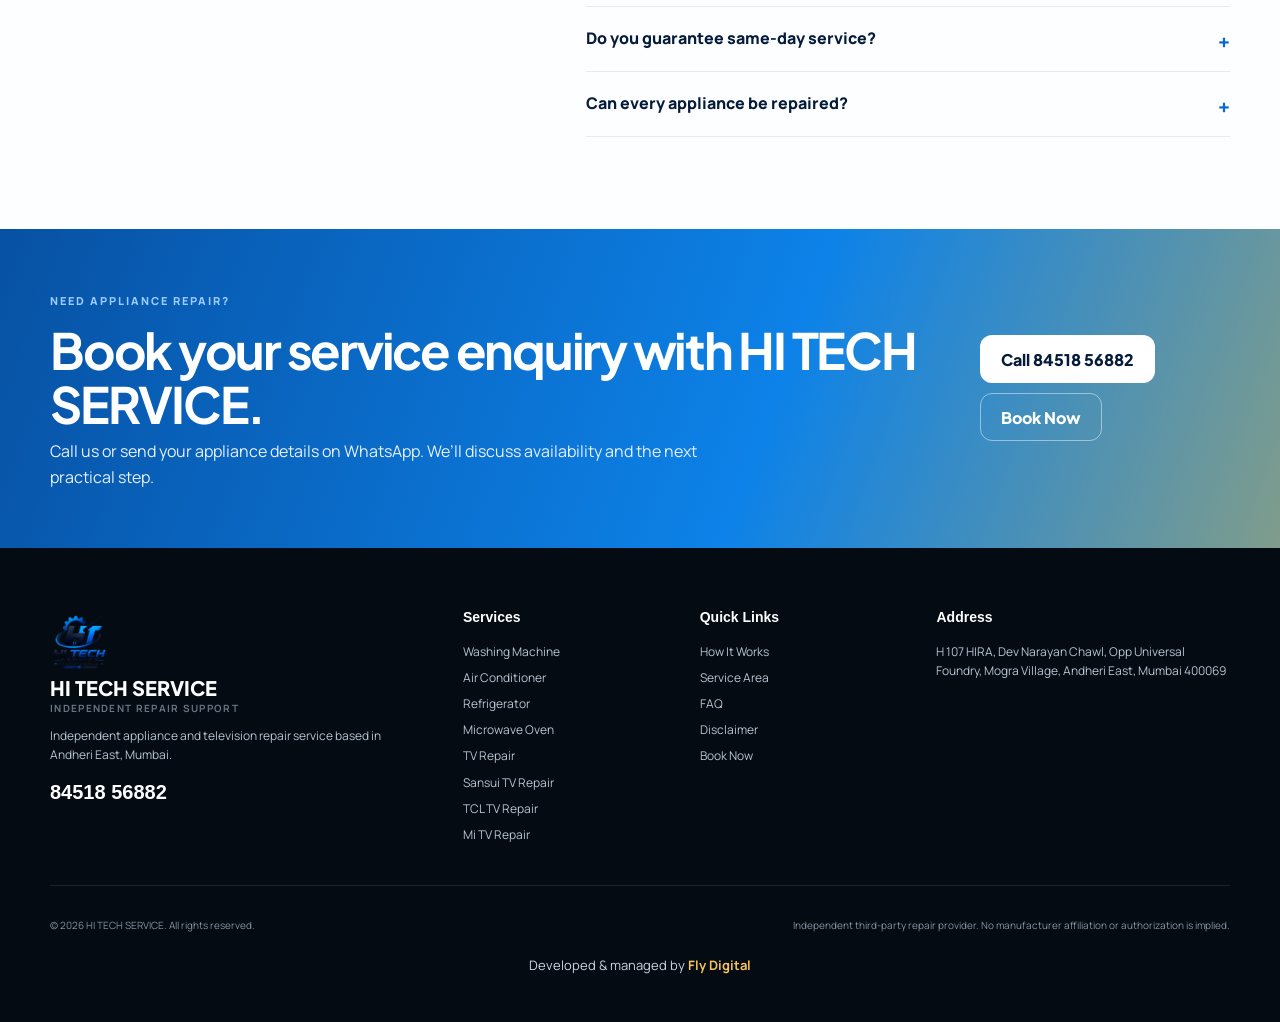
==== commit e147d8f5: "Add files via upload" ====
--- a/index.html
+++ b/index.html
@@ -11,17 +11,6 @@
   <link rel="preconnect" href="https://fonts.gstatic.com" crossorigin>
   <link href="https://fonts.googleapis.com/css2?family=Manrope:wght@400;500;600;700;800&family=Plus+Jakarta+Sans:wght@600;700;800&display=swap" rel="stylesheet">
   <link rel="stylesheet" href="styles.css" />
-
-  <!-- Google tag (gtag.js) -->
-<script async src="https://www.googletagmanager.com/gtag/js?id=AW-18439787088"></script>
-<script>
-  window.dataLayer = window.dataLayer || [];
-  function gtag(){dataLayer.push(arguments);}
-  gtag('js', new Date());
-
-  gtag('config', 'AW-18439787088');
-</script>
-  
 </head>
 <body>
   <div class="topbar">
@@ -39,7 +28,7 @@
       </a>
       <button class="menu-btn" aria-label="Toggle menu" aria-expanded="false">☰</button>
       <nav class="nav" aria-label="Main navigation">
-        <a href="#services">Services</a>
+        <a href="#services">Services</a><a href="sansui-tv-repair.html">Sansui TV Repair</a><a href="tcl-tv-repair.html">TCL TV Repair</a><a href="mi-tv-repair.html">Mi TV Repair</a>
         <a href="#process">How It Works</a>
         <a href="#areas">Service Area</a>
         <a href="#faq">FAQ</a>
@@ -86,7 +75,7 @@
               <option>Air Conditioner Repair</option>
               <option>Refrigerator Repair</option>
               <option>Microwave Oven Repair</option>
-              <option>LED / LCD / Smart / OLED TV Repair</option>
+              <option>LED / LCD / Smart / OLED TV Repair</option><option>Sansui TV Repair</option><option>TCL TV Repair</option><option>Mi TV Repair</option>
             </select>
 
             <label for="name">Your Name</label>
@@ -170,8 +159,7 @@
         </div>
       </div>
     </section>
-
-    <section class="section section-soft" id="process">
+<section class="section section-soft" id="process">
       <div class="container">
         <div class="section-head centered">
           <span class="eyebrow dark">Simple & Transparent</span>
@@ -247,7 +235,7 @@
         <p>Independent appliance and television repair service based in Andheri East, Mumbai.</p>
         <a href="tel:+918451856882" class="footer-phone">84518 56882</a>
       </div>
-      <div><h4>Services</h4><a href="#services">Washing Machine</a><a href="#services">Air Conditioner</a><a href="#services">Refrigerator</a><a href="#services">Microwave Oven</a><a href="#services">TV Repair</a></div>
+      <div><h4>Services</h4><a href="#services">Washing Machine</a><a href="#services">Air Conditioner</a><a href="#services">Refrigerator</a><a href="#services">Microwave Oven</a><a href="#services">TV Repair</a><a href="sansui-tv-repair.html">Sansui TV Repair</a><a href="tcl-tv-repair.html">TCL TV Repair</a><a href="mi-tv-repair.html">Mi TV Repair</a></div>
       <div><h4>Quick Links</h4><a href="#process">How It Works</a><a href="#areas">Service Area</a><a href="#faq">FAQ</a><a href="#disclaimer">Disclaimer</a><a href="#contact">Book Now</a></div>
       <div><h4>Address</h4><p>H 107 HIRA, Dev Narayan Chawl, Opp Universal Foundry, Mogra Village, Andheri East, Mumbai 400069</p></div>
     </div>
@@ -255,7 +243,7 @@
       <p>© <span id="year"></span> HI TECH SERVICE. All rights reserved.</p>
       <p>Independent third-party repair provider. No manufacturer affiliation or authorization is implied.</p>
     </div>
-  </footer>
+  <p class="flydigital-credit">Developed &amp; managed by <a href="https://flydigital.online/" target="_blank" rel="noopener noreferrer">Fly Digital</a></p></footer>
 
   <div class="floating-actions" aria-label="Quick contact options">
     <a class="floating-btn floating-whatsapp" href="https://wa.me/918451856882?text=Hello%20HI%20TECH%20SERVICE%2C%20I%20want%20to%20book%20a%20repair%20service." target="_blank" rel="noopener" aria-label="WhatsApp HI TECH SERVICE">
--- a/styles.css
+++ b/styles.css
@@ -226,3 +226,61 @@
   .floating-actions .floating-phone{left:14px!important;right:auto!important;}
   .floating-actions .floating-whatsapp{right:14px!important;left:auto!important;}
 }
+
+/* Dedicated TV repair pages and homepage cards */
+.brand-tv-section{background:linear-gradient(135deg,#f4f9ff,#fff 60%,#eef6ff)}
+.brand-tv-grid{display:grid;grid-template-columns:repeat(3,minmax(0,1fr));gap:24px}
+.brand-tv-card{background:white;border:1px solid #dceafa;border-radius:22px;overflow:hidden;box-shadow:0 15px 35px rgba(12,50,100,.08)}
+.brand-tv-card>img{display:block;width:100%;height:180px;object-fit:cover;object-position:right center}
+.brand-tv-content{padding:25px}.brand-tv-content h3{font-size:1.35rem;margin:12px 0}.brand-tv-content p{min-height:88px;color:#4b5b70}
+.brand-tv-tag{color:#0866bc;font-size:.76rem;font-weight:800;text-transform:uppercase;letter-spacing:.08em}
+.brand-hero{background:linear-gradient(120deg,#061b3c,#064a95 62%,#1386df);color:white;padding:65px 0}
+.brand-hero-grid{display:grid;grid-template-columns:1fr 1fr;gap:40px;align-items:center}.brand-hero h1{font-size:clamp(2rem,4vw,3.6rem);line-height:1.14;margin:12px 0 20px;color:white}.brand-hero p{color:#e1efff;font-size:1.05rem;line-height:1.85}.brand-hero img{width:100%;border-radius:22px;display:block;box-shadow:0 25px 55px rgba(0,0,0,.24)}.brand-hero .hero-actions{display:flex;flex-wrap:wrap;gap:12px;margin-top:26px}
+.brand-detail-grid{display:grid;grid-template-columns:1.3fr .7fr;gap:30px;align-items:start}.brand-detail-card{border:1px solid #e1e9f5;border-radius:20px;padding:26px;background:#fff;box-shadow:0 12px 35px rgba(8,42,91,.06)}.brand-detail-card li{margin:12px 0;line-height:1.6}.brand-contact{background:linear-gradient(140deg,#edf6ff,#fff);border:1px solid #c9e2fc;border-radius:20px;padding:28px}.brand-contact .btn{display:block;text-align:center;margin-top:14px}.brand-other{display:flex;flex-wrap:wrap;gap:12px;margin-top:24px}.brand-other a{background:#e8f3ff;color:#074d9a;padding:11px 17px;border-radius:999px;font-weight:700}
+@media(max-width:800px){.brand-tv-grid,.brand-hero-grid,.brand-detail-grid{grid-template-columns:1fr}.brand-tv-content p{min-height:0}.brand-hero{padding:38px 0}.brand-hero img{max-height:300px;object-fit:cover}.brand-detail-card{padding:20px}}
+
+.floating-phone{position:fixed!important;left:16px!important;right:auto!important;bottom:24px!important}.floating-whatsapp{position:fixed!important;right:16px!important;left:auto!important;bottom:24px!important}.floating-btn{width:54px!important;height:54px!important;min-width:54px!important;min-height:54px!important;aspect-ratio:1/1!important;border-radius:50%!important;padding:12px!important;display:flex!important;align-items:center!important;justify-content:center!important;box-sizing:border-box!important}.floating-btn>.floating-icon{display:flex!important;align-items:center!important;justify-content:center!important;width:27px!important;height:27px!important}.floating-btn>.floating-icon svg{width:27px!important;height:27px!important}.floating-btn>span:last-child{display:none!important}
+
+/* Brand TV page expansions */
+.brand-hero-grid>.tv-photo-note{grid-column:2;margin:-28px 0 0;color:#d9e8fa;font-size:11px;text-align:center}.brand-hero-grid>img{aspect-ratio:3/2;object-fit:cover;background:#edf5ff}
+.tv-intro-strip{background:#fff;border-bottom:1px solid #dbe9f9}.tv-intro-strip .container{display:flex;justify-content:space-around;gap:15px;flex-wrap:wrap;padding:18px 0;font-size:12px;font-weight:800;color:#124781}
+.tv-section-title{max-width:760px;margin-bottom:34px}.tv-section-title h2,.tv-faq-layout h2,.tv-last-cta h2{font-size:clamp(29px,3.6vw,44px);line-height:1.18;color:#102845;margin:10px 0}.tv-section-title p,.tv-faq-layout p{color:#61748b;line-height:1.75}
+.tv-issue-layout{display:grid;grid-template-columns:1fr 1fr;gap:34px;align-items:center}.tv-issue-photo{background:#f2f7fc;border-radius:24px;overflow:hidden;box-shadow:0 18px 42px rgba(10,50,95,.08)}.tv-issue-photo img{width:100%;height:auto;aspect-ratio:3/2;object-fit:cover;display:block}.tv-issue-photo small{display:block;padding:10px 16px;color:#5d7089}.tv-issues{background:white;border:1px solid #dceafa;border-radius:22px;padding:30px}.tv-issues ul{list-style:none;padding:0;margin:0 0 24px;display:grid;gap:14px}.tv-issues li{display:flex;gap:12px;align-items:center;font-weight:700;color:#203a59}.tv-check{width:27px;height:27px;flex:0 0 27px;display:grid;place-items:center;border-radius:50%;background:#e6f5ec;color:#118047}
+.tv-types-section{background:linear-gradient(130deg,#f0f7ff,#fff9ec)}.tv-type-grid{display:grid;grid-template-columns:repeat(4,1fr);gap:16px}.tv-type{padding:25px 19px;border:1px solid #d9e8f8;border-radius:19px;background:#fff;display:flex;flex-direction:column;gap:12px;box-shadow:0 12px 24px rgba(7,48,92,.04)}.tv-type-icon{font-size:28px;color:#1163c1}.tv-type strong{font-size:17px;color:#132e50}.tv-type small{font-size:12px;color:#697b8e;line-height:1.6}
+.tv-steps{display:grid;grid-template-columns:repeat(3,1fr);gap:18px}.tv-steps>div{border:1px solid #e1eaf4;border-radius:20px;padding:26px}.tv-steps b{font-size:27px;color:#1680d8}.tv-steps h3{color:#142d4a;margin:14px 0 8px}.tv-steps p{color:#64778b;line-height:1.7}
+.tv-faq-section{background:#f5faff}.tv-faq-layout{display:grid;grid-template-columns:.85fr 1.15fr;gap:60px}.tv-faq-list details{border-bottom:1px solid #d5e2f0;padding:18px 0}.tv-faq-list summary{font-weight:800;cursor:pointer;color:#153657}.tv-faq-list p{margin-bottom:0}.tv-last-cta{background:linear-gradient(115deg,#0b2343,#0863ba);padding:52px 0;color:#fff}.tv-last-cta>.container{display:flex;justify-content:space-between;align-items:center;gap:28px}.tv-last-cta h2{color:white}.tv-last-cta p{color:#d6e7fa}.tv-last-actions{display:flex;gap:10px;flex-wrap:wrap}.tv-last-cta .btn-secondary{color:white;border-color:#a3c6f0}
+@media(max-width:800px){.brand-hero-grid>.tv-photo-note{grid-column:1;margin:-22px 0 0}.tv-issue-layout,.tv-faq-layout{grid-template-columns:1fr}.tv-type-grid{grid-template-columns:repeat(2,1fr)}.tv-steps{grid-template-columns:1fr}.tv-last-cta>.container{flex-direction:column;align-items:flex-start}.tv-intro-strip .container{padding:15px 18px;justify-content:flex-start}.tv-issues{padding:20px}}
+@media(max-width:470px){.tv-type-grid{grid-template-columns:1fr}.tv-issue-photo img{height:auto}.tv-expanded-section,.tv-types-section,.tv-process-section,.tv-faq-section{padding:54px 0}}
+
+/* Site development credit */
+.flydigital-credit { text-align:center; margin: 0 auto; padding: 12px 18px 22px; font-size: 13px; color: #cbd5e1; }
+.flydigital-credit a { color: #f7c45b; font-weight: 700; text-decoration: none; }
+.flydigital-credit a:hover { text-decoration: underline; }
+
+/* Fix: WhatsApp enquiry CTA in light contact cards was white on white. */
+.brand-contact a.btn-secondary {
+  display:flex;
+  align-items:center;
+  justify-content:center;
+  width:100%;
+  min-height:50px;
+  padding:12px 18px;
+  background:#078b4b;
+  border:1px solid #078b4b;
+  color:#ffffff;
+  font-weight:800;
+  text-decoration:none;
+  border-radius:12px;
+  box-shadow:0 8px 20px rgba(7,139,75,.16);
+  opacity:1;
+  visibility:visible;
+}
+.brand-contact a.btn-secondary:hover,
+.brand-contact a.btn-secondary:focus-visible {
+  background:#06723f;
+  border-color:#06723f;
+  color:#fff;
+}
+@media(max-width:600px){
+ .brand-contact a.btn-secondary{display:flex;min-height:52px;width:100%;font-size:15px;}
+}
